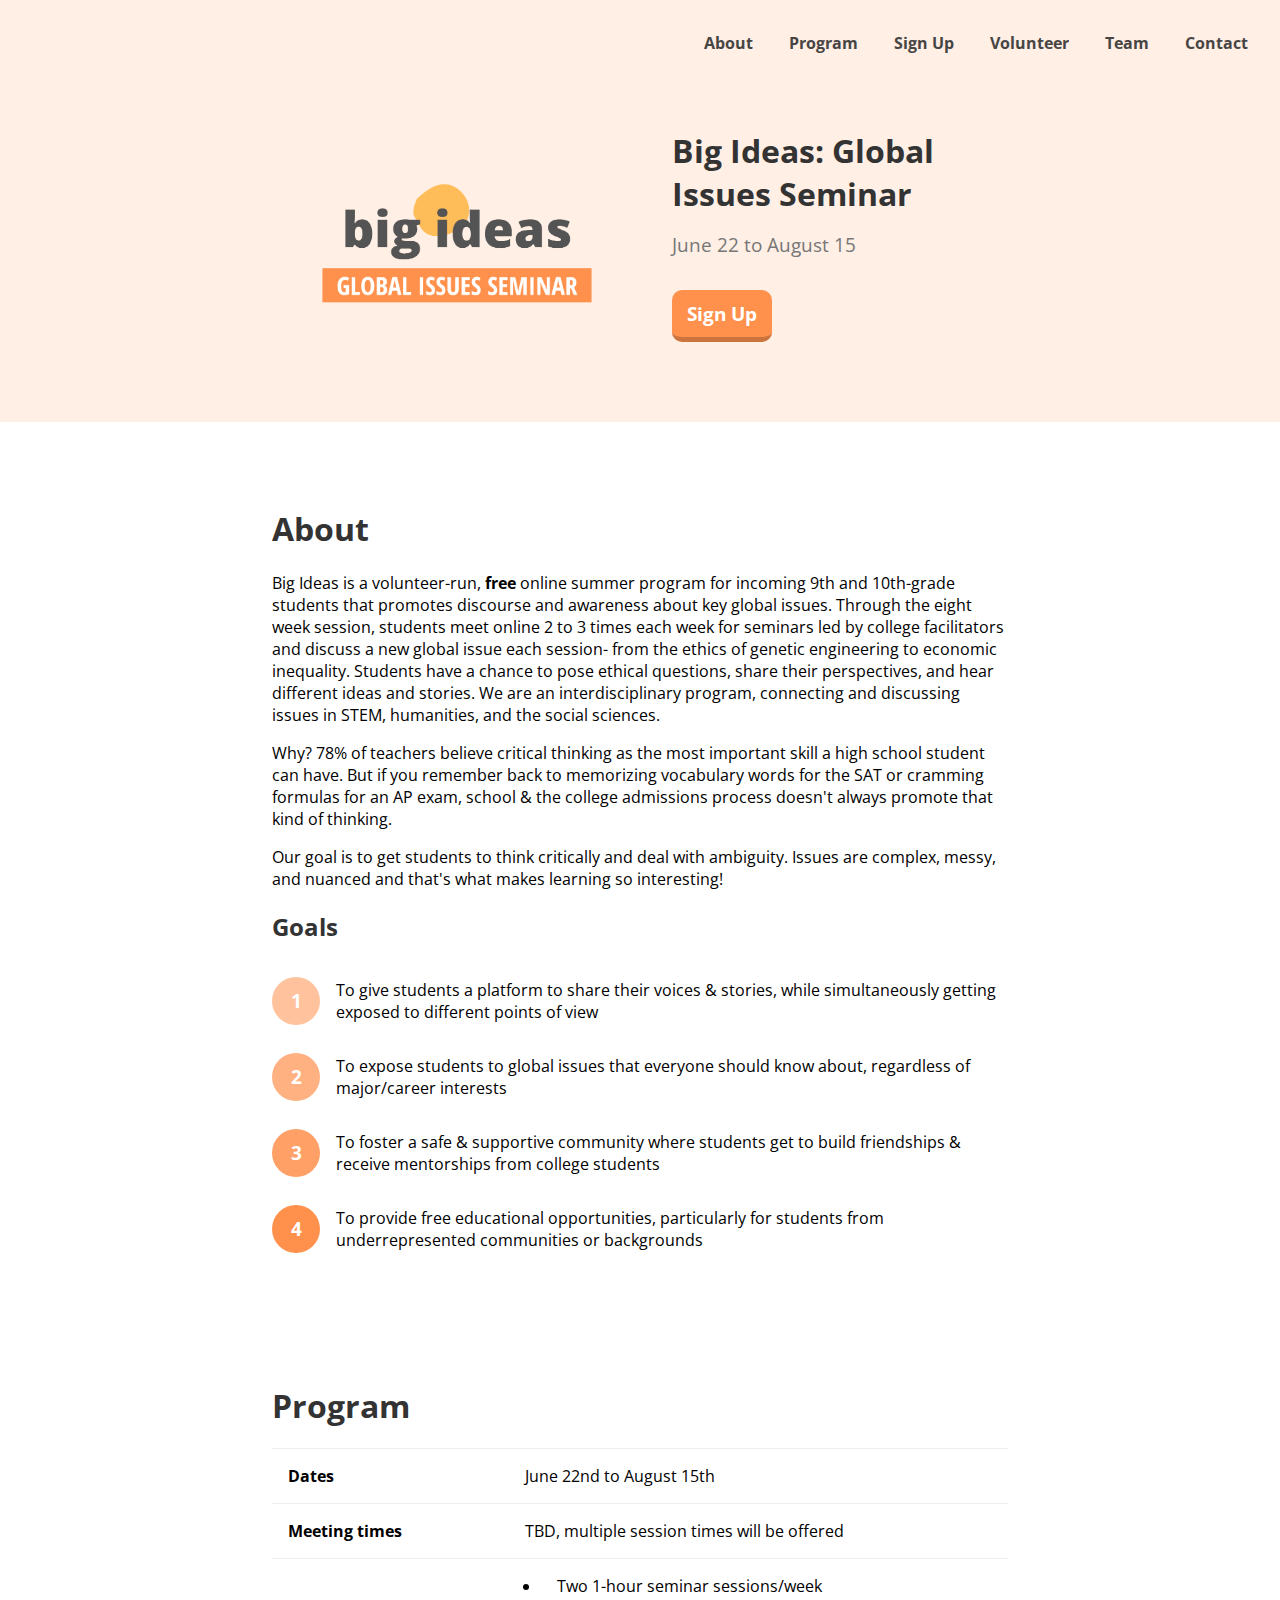
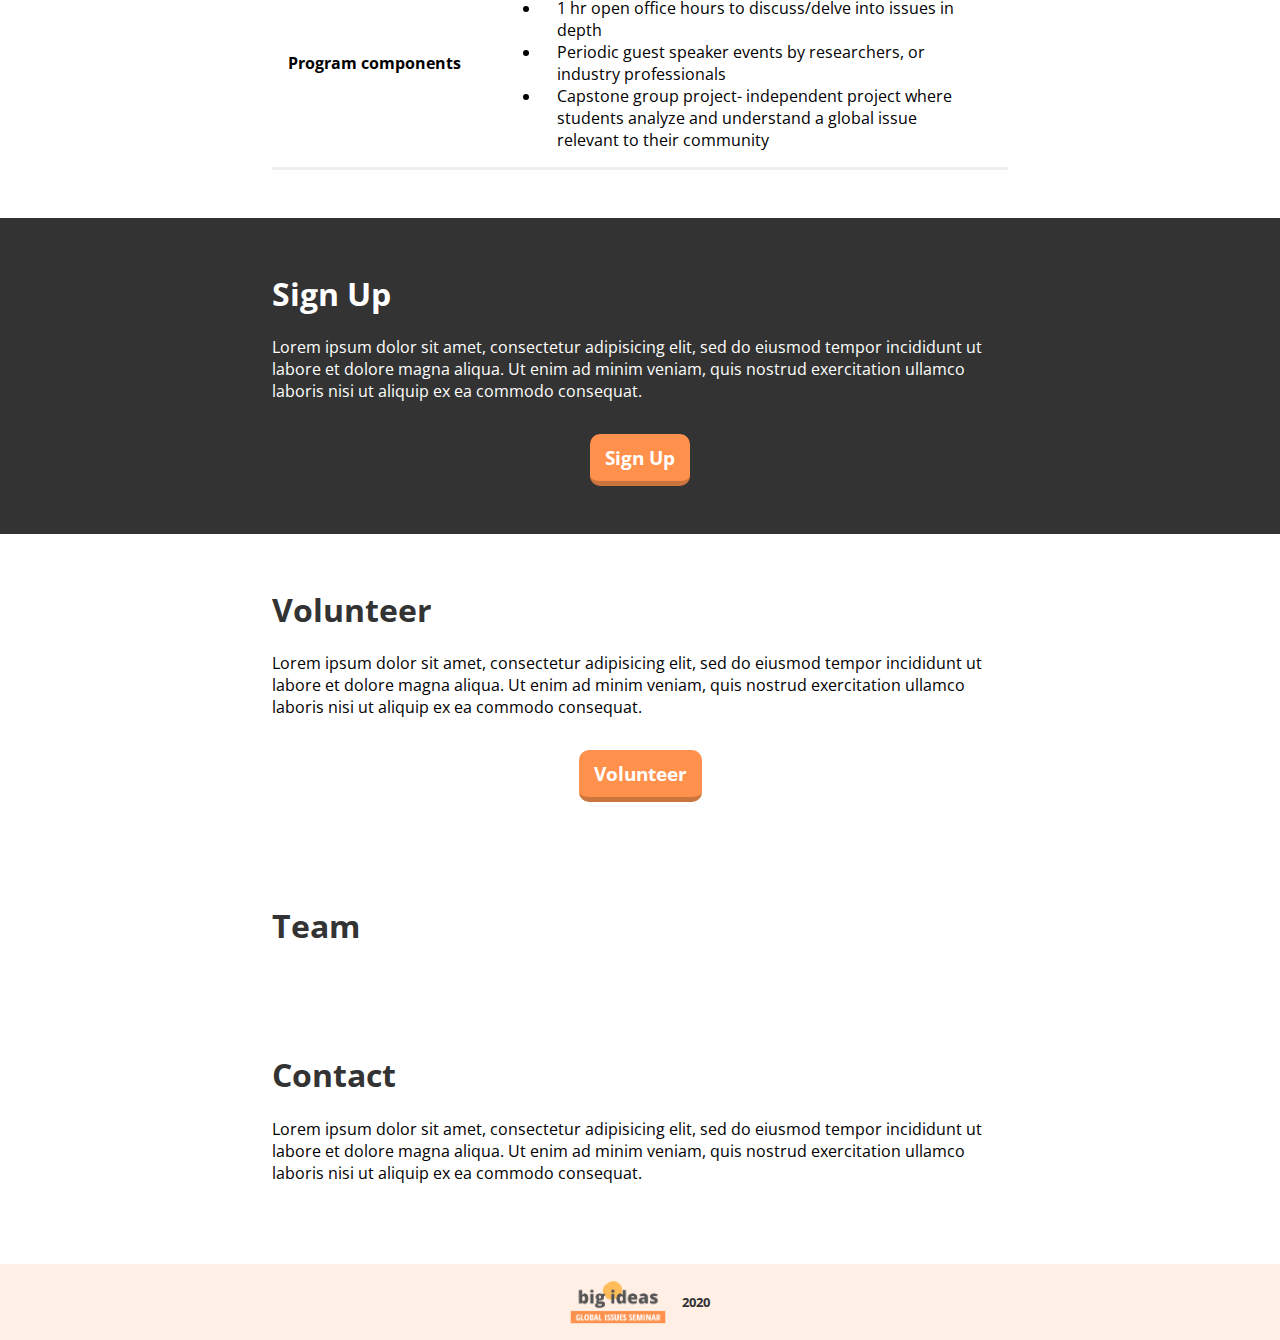
==== index2.html @ ea12e0a2 "responsive containers and table" ====
<!DOCTYPE html>
<html lang="en">
<head>
	<title>Big Ideas</title>
	<meta charset="utf-8">
    <meta name="viewport" content="width=device-width, initial-scale=1, shrink-to-fit=no">

	<link rel="stylesheet" type="text/css" href="style2.css">

	<link rel="icon" type="image/png" href="logos-t/favicon.png">
</head>
<body>
	<nav>
		<ul>
			<li class="nav-item active"><a href="#about">About</a></li>
			<li class="nav-item"><a href="#program">Program</a></li>
			<li class="nav-item"><a href="#signup">Sign Up</a></li>
			<li class="nav-item"><a href="#volunteer">Volunteer</a></li>
			<li  class="nav-item"><a href="#team">Team</a></li>
			<li class="nav-item"><a href="#contact">Contact</a></li>
		</ul>
	</nav>

<div id="land">
	<div class="container">
	<div class="land-image-box"><img src="logos-t/big-ideas-lg.png"></div>
	<div>
		<h1>Big Ideas: Global Issues Seminar</h1>
		<h2>June 22 to August 15</h2>
		<!-- <p>Peer-to-peer teaching program that gives students the opportunity to explore complex global problems, ask questions, and develop problem-solving skills.</p> -->
	<a href="#" class="button">Sign Up</a></div>
	</div>
</div>

<div class="container-out" id="about">
<div class="container">
	<h1>About</h1>
	<p>Big Ideas is a volunteer-run, <b>free</b> online summer program for incoming 9th and 10th-grade students that promotes discourse and awareness about key global issues. Through the eight week session, students meet online 2 to 3 times each week for seminars led by college facilitators and discuss a new global issue each session- from the ethics of genetic engineering to economic inequality. Students have a chance to pose ethical questions, share their perspectives, and hear different ideas and stories. We are an interdisciplinary program, connecting and discussing issues in STEM, humanities, and the social sciences.</p>
	<p>Why? 78% of teachers believe critical thinking as the most important skill a high school student can have. But if you remember back to memorizing vocabulary words for the SAT or cramming formulas for an AP exam,  school & the college admissions process doesn't always promote that kind of thinking.</p>
	<p>Our goal is to get students to think critically and deal with ambiguity. Issues are complex, messy, and nuanced and that's what makes learning so interesting!</p>
	<h2>Goals</h2>
	<div class="row row-1">
		<div class="num-card-item">
			<div class="num-disp" style="opacity:0.55;"><h3>1</h3></div>
			<p>To give students a platform to share their voices & stories, while simultaneously getting exposed to different points of view</p>
		</div>
		<div class="num-card-item">
			<div class="num-disp" style="opacity:0.7;"><h3>2</h3></div>
			<p>To expose students to global issues that everyone should know about, regardless of major/career interests</p>
		</div>
		<div class="num-card-item">
			<div class="num-disp" style="opacity:0.85;"><h3>3</h3></div>
			<p>To foster a safe & supportive community where students get to build friendships & receive mentorships from college students</p>
		</div>
		<div class="num-card-item">
			<div class="num-disp"><h3>4</h3></div>
			<p>To provide free educational opportunities, particularly for students from underrepresented communities or backgrounds</p>
		</div>
	</div>
</div>
</div>

<div class="container-out" id="program">
<div class="container">
	<h1>Program</h1>
	<div class="table-scroll">
	<table class="table">
	  <tr>
	  	<th>Dates</th>
	  	<td><p>June 22nd to August 15th</p></td>
	  </tr>
	  <tr>
	  	<th>Meeting times</th>
	  	<td><p>TBD, multiple session times will be offered</p></td>
	  </tr>
	  <tr>
	  	<th>Program components</th>
	  	<td>
	  		<ul>
	  		<li>Two 1-hour seminar sessions/week</li>
			<li>1 hr open office hours to discuss/delve into issues in depth</li>
			<li>Periodic guest speaker events by researchers, or industry professionals</li>
			<li>Capstone group project- independent project where students analyze and understand a global issue relevant to their community</li>

	  		</ul>

	  	</td>
	  </tr>
	</table>
	</div>
</div>
</div>

<div class="container-out container-out-dark" id="signup">
<div class="container">
	<h1>Sign Up</h1>
	<p>Lorem ipsum dolor sit amet, consectetur adipisicing elit, sed do eiusmod tempor incididunt ut labore et dolore magna aliqua. Ut enim ad minim veniam, quis nostrud exercitation ullamco laboris nisi ut aliquip ex ea commodo consequat. </p>
	<div class="but-center"><a href="#" class="button">Sign Up</a></div>
</div>
</div>


<div class="container-out" id="volunteer">
<div class="container">
	<h1>Volunteer</h1>
	<p>Lorem ipsum dolor sit amet, consectetur adipisicing elit, sed do eiusmod tempor incididunt ut labore et dolore magna aliqua. Ut enim ad minim veniam, quis nostrud exercitation ullamco laboris nisi ut aliquip ex ea commodo consequat. </p>
	<div class="but-center"><a href="#" class="button">Volunteer</a></div>
</div>
</div>

<div class="container-out" id="team">
<div class="container">
	<h1>Team</h1>
	
</div>
</div>

<div class="container-out" id="contact">
<div class="container">
	<h1>Contact</h1>
	<p>Lorem ipsum dolor sit amet, consectetur adipisicing elit, sed do eiusmod tempor incididunt ut labore et dolore magna aliqua. Ut enim ad minim veniam, quis nostrud exercitation ullamco laboris nisi ut aliquip ex ea commodo consequat. </p>
</div>
</div>

<footer id="footer">
	<img src="logos-t/big-ideas-xs.png" alt="Big Ideas logo">
	<p>2020</p>
</footer>

</body>
</html>
---- style2.css ----
@import url('https://fonts.googleapis.com/css2?family=Open+Sans:ital,wght@0,400;0,700;1,400&display=swap');
/*
light:#FFEFE5;
primary:#ffbd59;
solid:#ff914d;
shadow:#CC743D;
*/

* {
	box-sizing: border-box;
}
body {
	margin:0;
	font-family: 'Open Sans', sans-serif;
}

h1, h2, h3 {
	color:#333;
}

nav {
	width:100%;
	background: #FFEFE5;
}
nav ul {
	list-style-type:none;
	padding:0;
	margin:0;
	text-align: right;
	padding:0 1rem;
}
.nav-item {
	display: inline-block;
	padding:0 1rem;
}
	.nav-item a {
		display: inline-block;
		padding:2rem 0 0.5rem 0;
		text-decoration: none;
		color:#333;
		font-weight: bold;
		border-bottom:3px solid transparent;
		opacity:0.9;
	}
	.nav-item a:hover {
		opacity:1;
		border-bottom:3px solid #333;
		transition:1s border;
	}


#land {
	width:100%;
	margin:0;
	background:#FFEFE5;
	margin-bottom:2rem;
}
#land .container {
	display:flex;
}
	#land .land-image-box {
		display: flex;
		align-items: center;
	}
	#land img {
		width:100%;
		padding:0 1rem;
		object-fit:contain;
	}
	#land .container > div {
		width:50%;
		padding:4rem 2rem;
	}
	#land h1 {
		font-weight: bold;
		margin:0;
	}
	#land h2 {
		color:#777;
		font-size:1.2rem;
		font-weight:normal;
	}

.container-out {
	padding:2rem 0;
}
.container {
	max-width:736px;
	margin:0 auto;
}

#about {
	
}

.container-out-dark {
	background:#333;
	color:white;
}
.container-out-dark h1 {
	color:white;
}


#footer {
	width: 100%;
	margin-top:2rem;
	text-align: center;
	background: #FFEFE5;
	padding:1rem 0;
	display: flex;
	align-items: center;
	justify-content: center;
}
#footer img {
	width:6rem;
}
#footer p {
	display: inline-block;
	vertical-align: middle;
	font-size:0.8rem;
	margin-left:1rem;
	font-weight: bold;
	color:#333;
}

.row {
	display: flex;
	margin-bottom:2rem;
}
.row-1 {
	flex-wrap: wrap;
	flex-direction: column;
}
.row-1 > div {
	margin:1rem 0rem;
	width:100%;
}
.num-card-item {
	background:white;
	display:flex;
	align-items: center;
}
	.num-card-item .num-disp {
		position: absolute;
		text-align:center;
		background:#ff914d;
		width:3rem;
		height:3rem;
		margin:0;
		padding:1rem;
		border-radius:1.5rem;
	}
	.num-disp h3 {
		line-height:1rem;
		margin:0;
		color:white;
	}
	.num-card-item p {
		padding-left:4rem;
		margin:0;
	}


.table {
	border-collapse: collapse;
	margin:1rem 0;
}
.table tr {
	border-top:1px solid #EEE;
	border-bottom:1px solid #EEE;
}
.table tr:last-child {
	border-bottom:3px solid #EEE;
}
.table td {
	padding:0 2rem;
}
.table th {
	padding:0 1rem;
	text-align: left;
	width:30%;
}
.table ul {
	padding-left:1rem;
}
	.table li {
		padding-left:1rem;
	}


.button {
	display: inline-block;
	padding:10px 15px;
	border-radius:10px;
	background: #ff914d;
	color:white;
	border:none;
	font-weight:bold;
	font-size:1.2rem;
	border-bottom:5px solid #CC743D;
	margin:1rem 0;
	text-decoration: none;
}
.but-center {
	text-align: center;
}

@media all and (max-width: 1280px) { 

	
}
@media all and (max-width: 980px) { 
	.container-out {
		padding:2rem 0;
	}
	.container {
		margin:0 5rem;
	}
	.table th {
		width:20%;
	}
}
@media all and (max-width: 736px) { 
	.container-out {
		padding:1rem 0;
	}
	.container {
		margin:0 3rem;
	}
	.table {
		min-width:500px;
	}
	.table-scroll {
		overflow-x:auto;
	}
}
@media all and (max-width: 480px) { 

	.container {
		margin:0 1rem;
	}
}
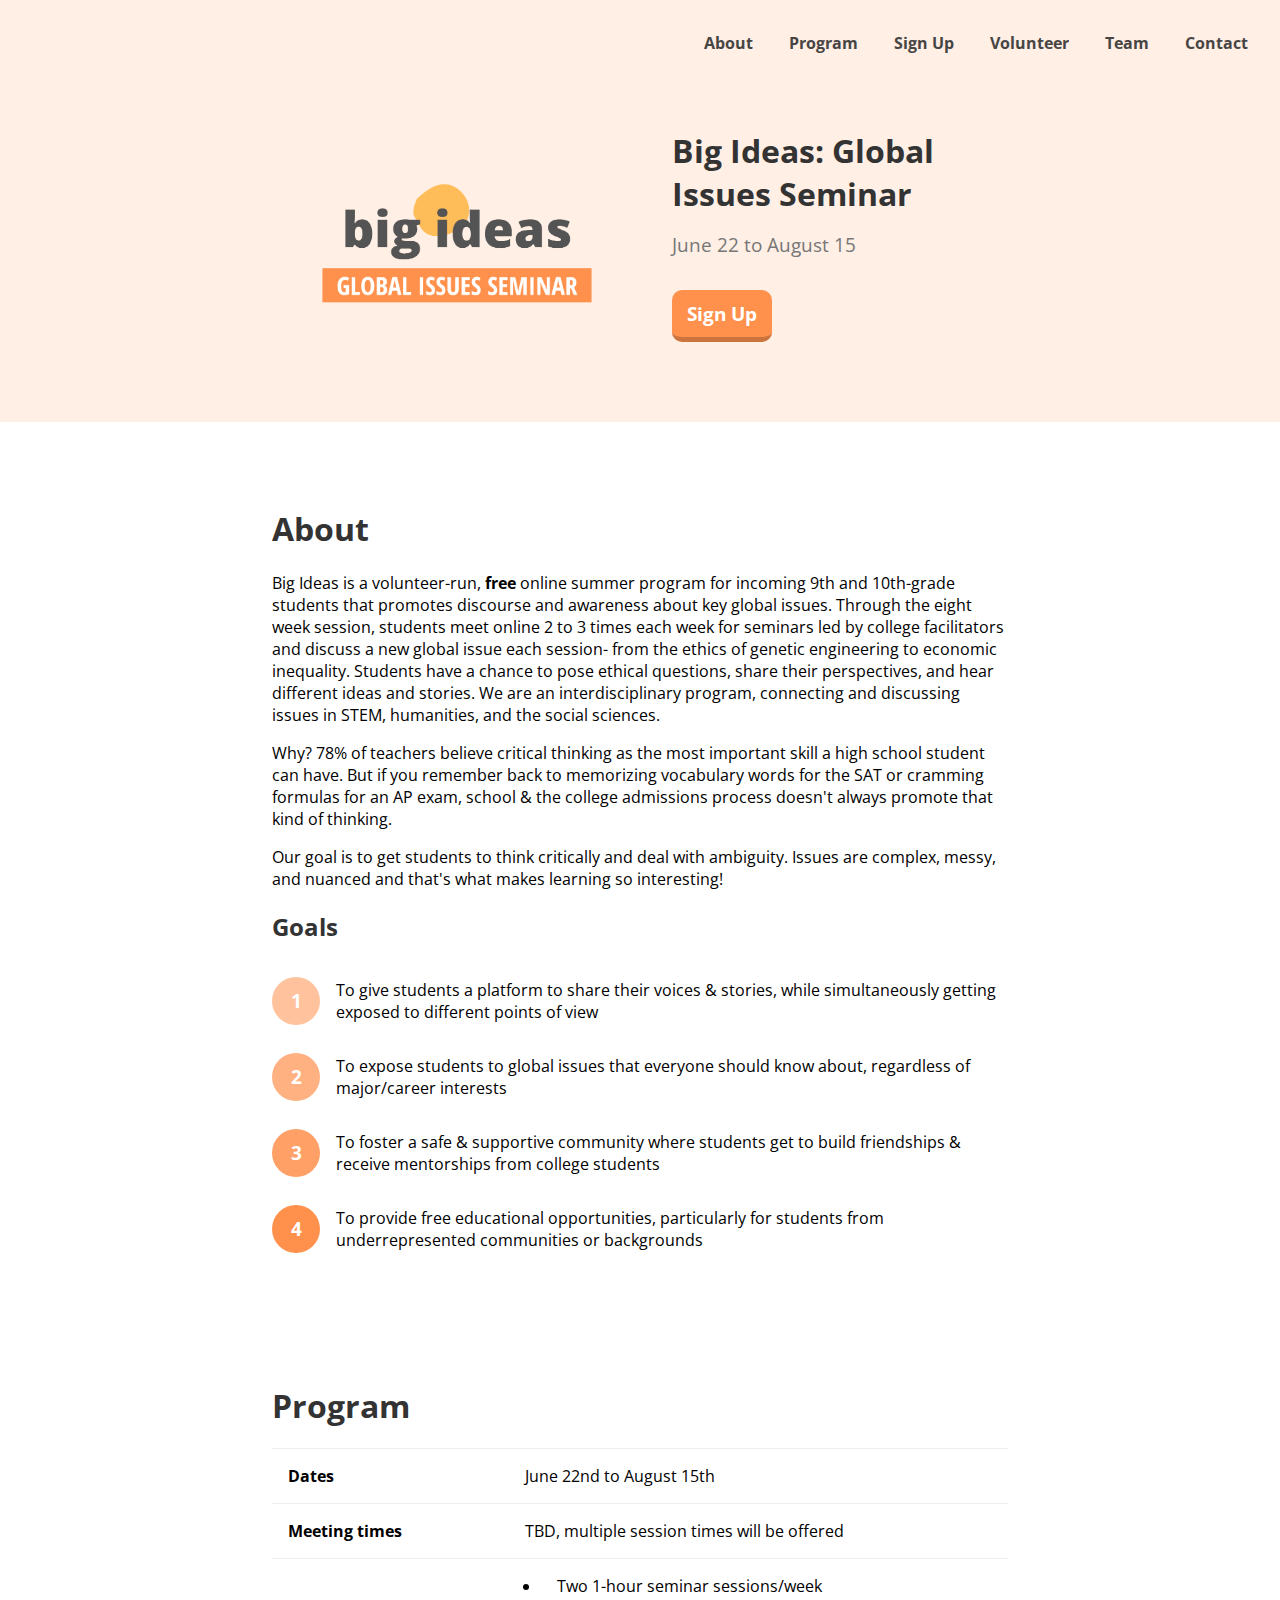
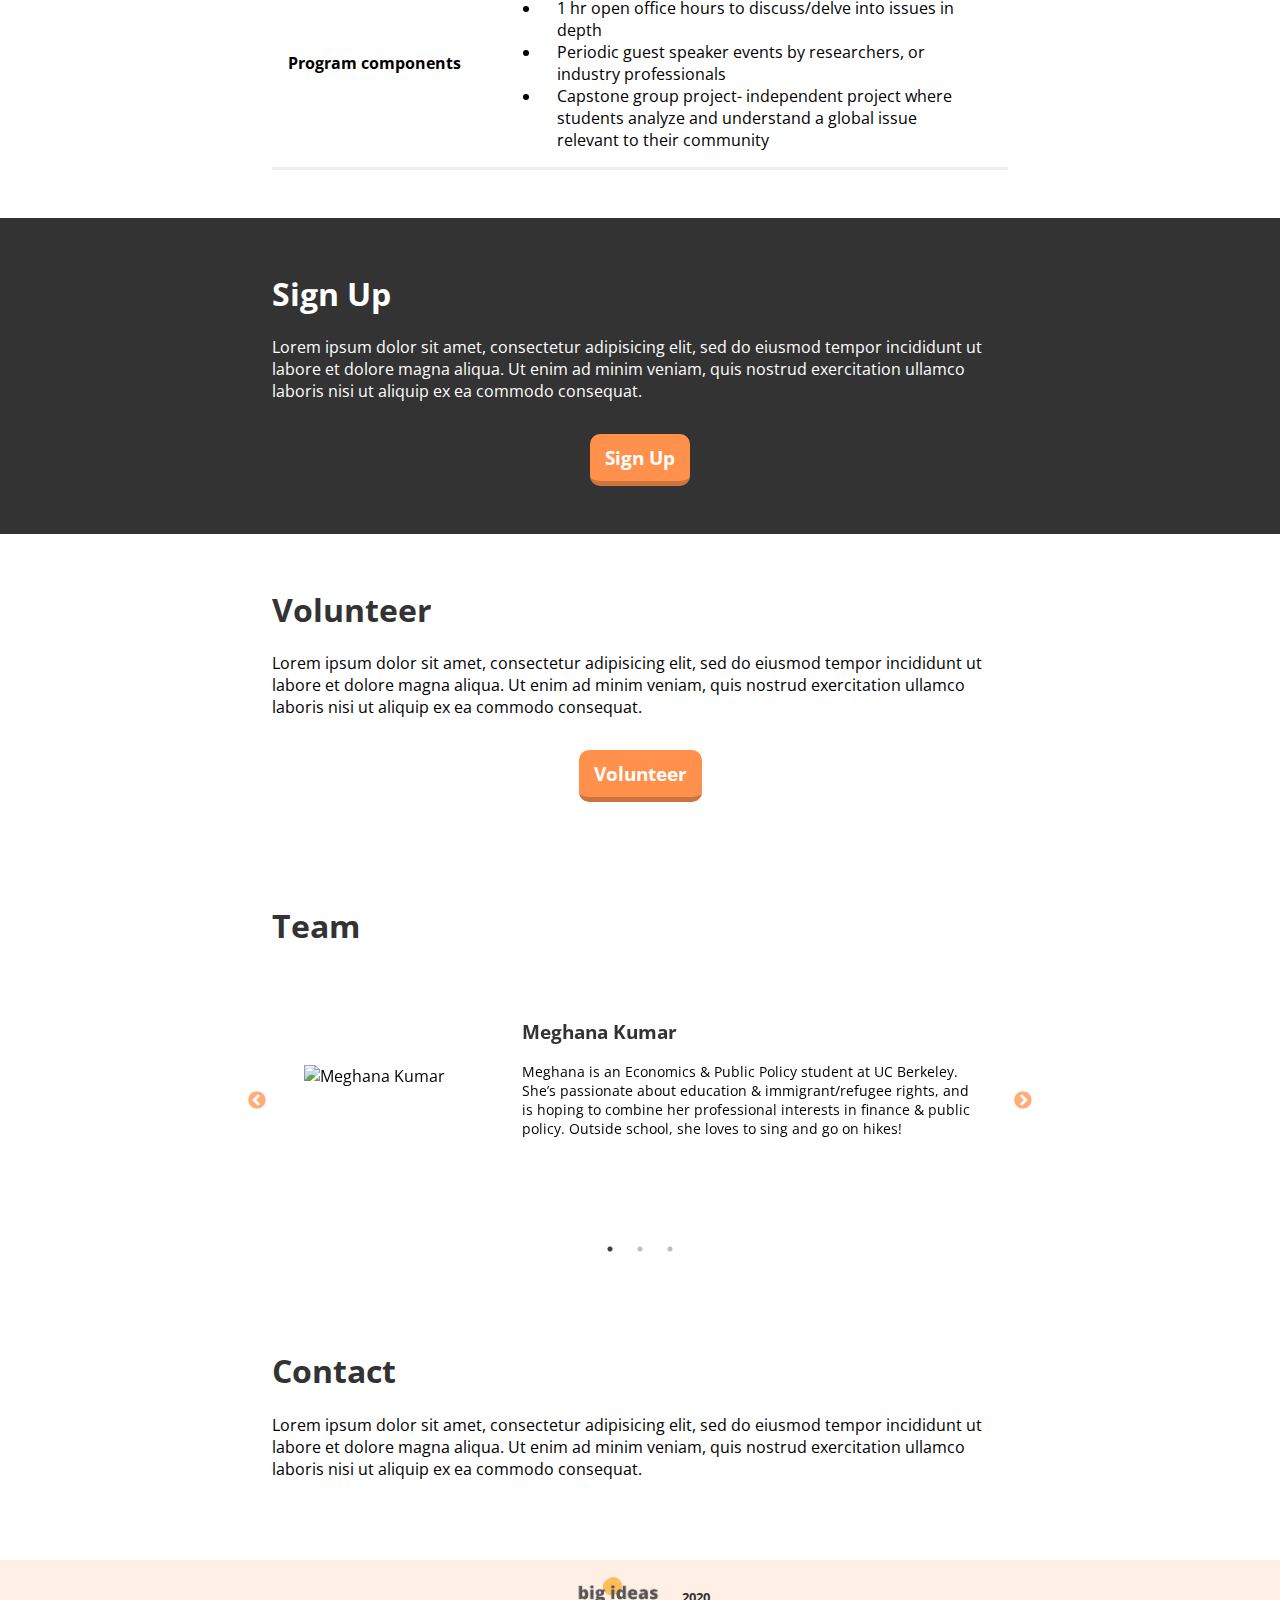
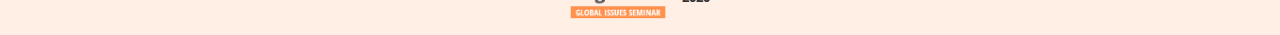
==== commit b9131cf5: "the team slides" ====
--- a/index2.html
+++ b/index2.html
@@ -5,9 +5,13 @@
 	<meta charset="utf-8">
     <meta name="viewport" content="width=device-width, initial-scale=1, shrink-to-fit=no">
 
+	<link rel="icon" type="image/png" href="logos-t/favicon.png">
+	<link rel="stylesheet" type="text/css" href="scripts/slick-1.8.1/slick/slick.css"/>
+
+	<link rel="stylesheet" type="text/css" href="scripts/slick-1.8.1/slick/slick-theme.css"/>
+
 	<link rel="stylesheet" type="text/css" href="style2.css">
-
-	<link rel="icon" type="image/png" href="logos-t/favicon.png">
+				
 </head>
 <body>
 	<nav>
@@ -111,7 +115,35 @@
 <div class="container-out" id="team">
 <div class="container">
 	<h1>Team</h1>
-	
+	<div class="team-slide">
+		<div>
+			<div class="person">
+				<img src="images/team/meghana.jpg" alt="Meghana Kumar">
+				<div class="bio">
+					<h3>Meghana Kumar</h3>
+				<p>Meghana is an Economics & Public Policy student at UC Berkeley. She’s passionate about education & immigrant/refugee rights, and is hoping to combine her professional interests in finance & public policy. Outside school, she loves to sing and go on hikes!</p>
+			</div>
+			</div>
+		</div>
+		<div>
+			<div class="person">
+				<img src="images/team/ryan.png" alt="Ryan Chen">
+				<div class="bio">
+					<h3>Ryan Chen</h3>
+				<p>Ryan is a Molecular Cell Biology student at UC Berkeley. He is a foodie and loves experimenting with new recipes. He is passionate on issues of healthcare and equal representation.</p>
+				</div>
+			</div>
+		</div>
+		<div>
+			<div class="person">
+				<img src="images/team/kristin.jpg" alt="Ryan Chen">
+				<div class="bio">
+					<h3>Kristin Lee</h3>
+				<p>Kristin is an Accounting & Information Systems major and Economics minor at Santa Clara University. She is passionate about contributing to communities that promote roles for women and other diverse groups within industries that combine business and technology. In her spare time, she enjoys taking film photos and scrapbooking them.</p>
+				</div>
+			</div>
+		</div>
+	</div>
 </div>
 </div>
 
@@ -127,5 +159,11 @@
 	<p>2020</p>
 </footer>
 
+<script
+  src="https://code.jquery.com/jquery-3.5.1.min.js"
+  integrity="sha256-9/aliU8dGd2tb6OSsuzixeV4y/faTqgFtohetphbbj0="
+  crossorigin="anonymous"></script>
+<script type="text/javascript" src="scripts/slick-1.8.1/slick/slick.min.js"></script>
+<script src="scripts/slide-it.js"></script>
 </body>
 </html>--- a/style2.css
+++ b/style2.css
@@ -206,6 +206,36 @@
 	text-align: center;
 }
 
+.person {
+	padding:2rem;
+	display:flex;
+	align-items: center;
+}
+.person > img {
+	width:30%;
+	height:100%;
+	object-fit: contain;
+}
+.person .bio {
+	width:70%;
+	padding-left:1rem;
+}
+.person .bio p {
+	font-size:0.9rem;
+}
+
+.placeholder-image {
+	width:300px;
+	height:100%;
+	background:green;
+}
+.slick-next:before {
+	color:#ff914d;
+}
+.slick-prev:before {
+	color:#ff914d;
+}
+
 @media all and (max-width: 1280px) { 
 
 	
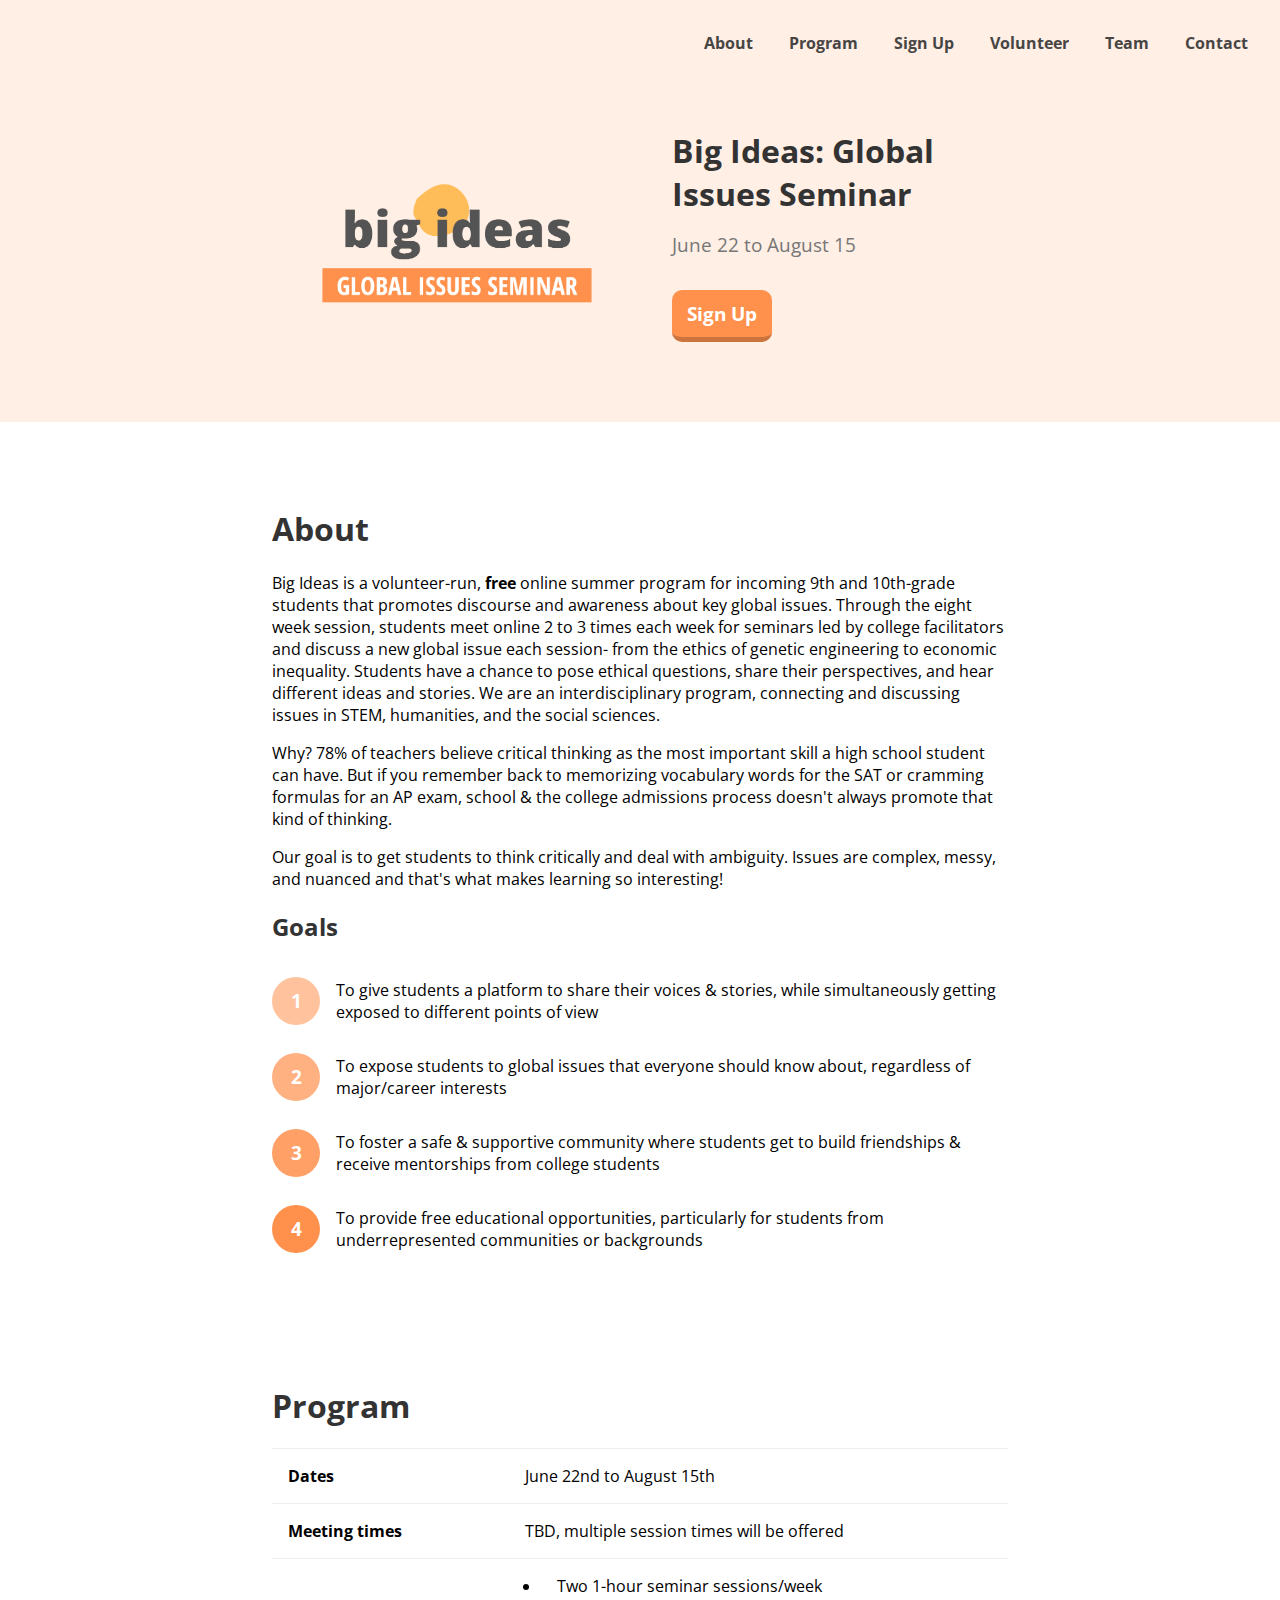
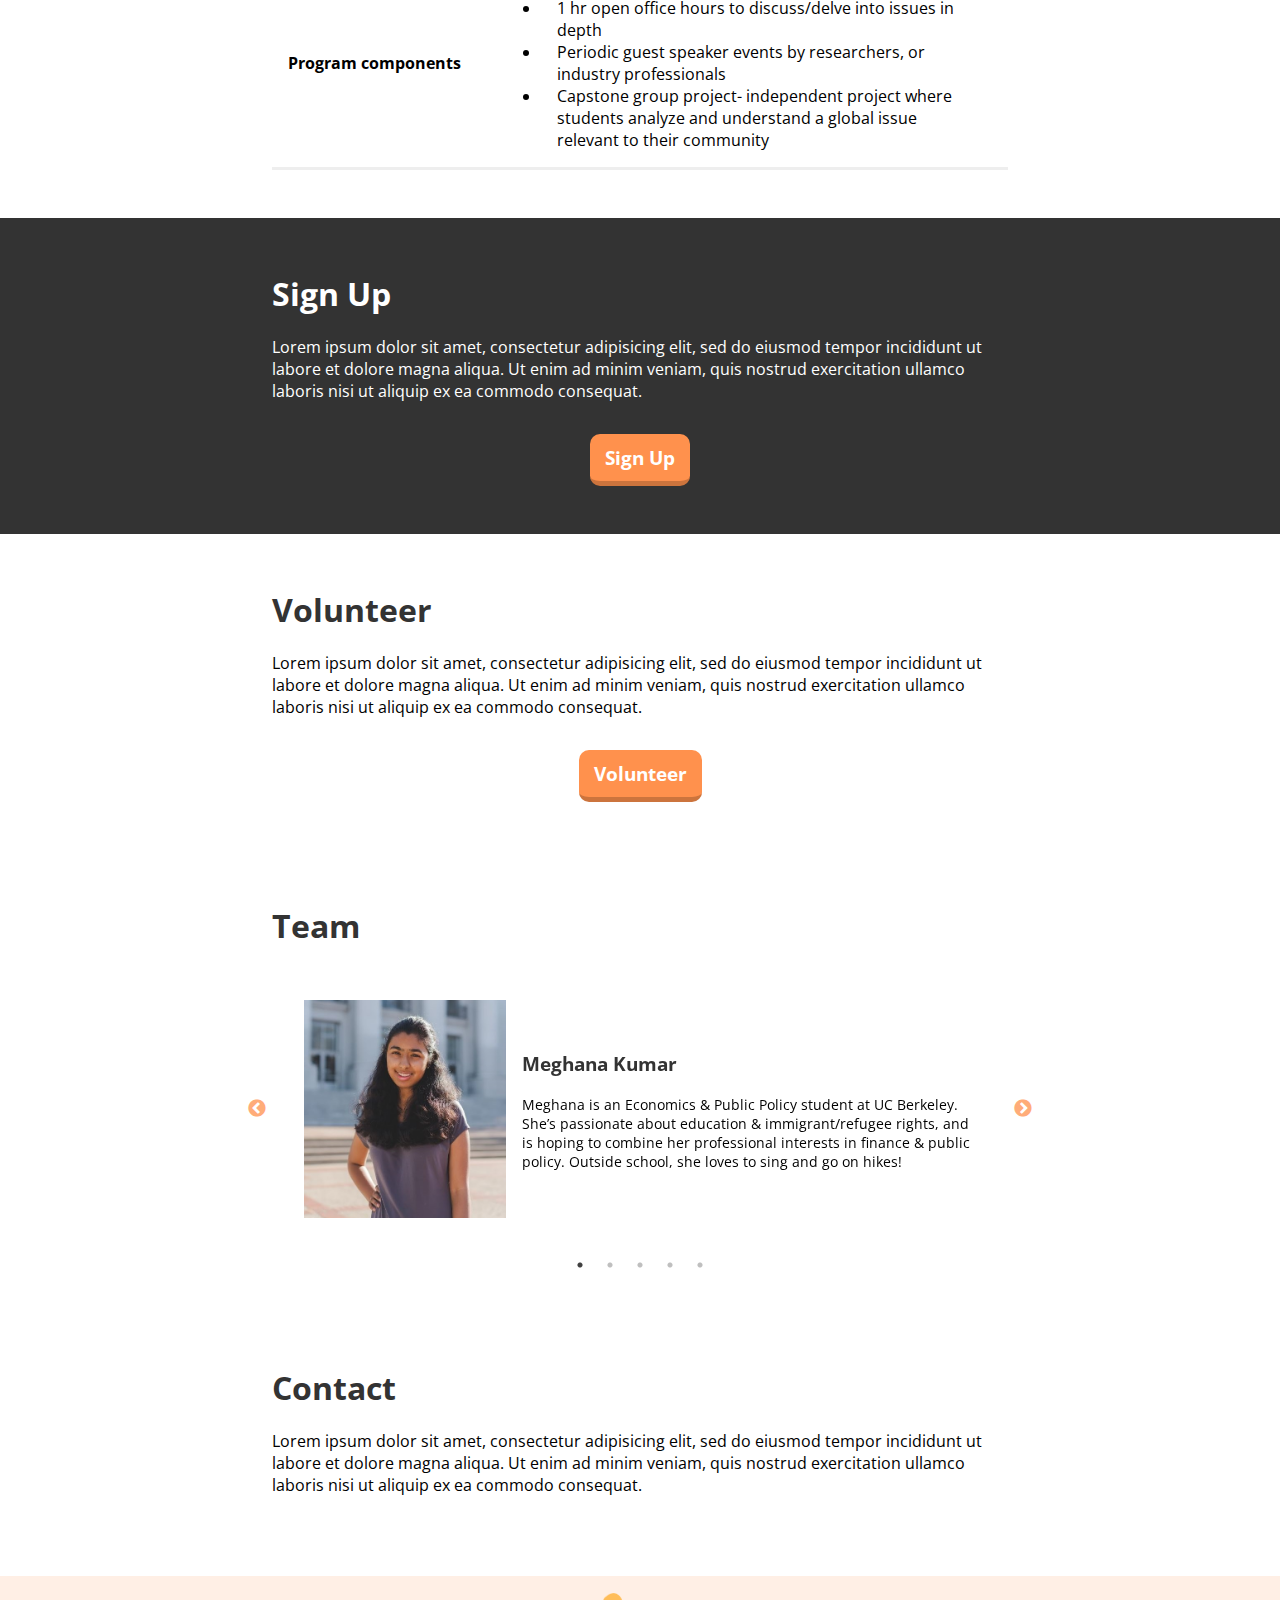
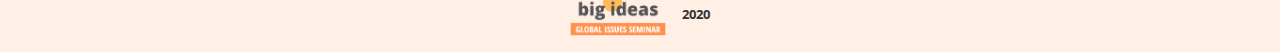
==== commit 49392ab8: "team slider done" ====
--- a/index2.html
+++ b/index2.html
@@ -118,7 +118,7 @@
 	<div class="team-slide">
 		<div>
 			<div class="person">
-				<img src="images/team/meghana.jpg" alt="Meghana Kumar">
+				<img src="images/team/meghana.JPG" alt="Meghana Kumar">
 				<div class="bio">
 					<h3>Meghana Kumar</h3>
 				<p>Meghana is an Economics & Public Policy student at UC Berkeley. She’s passionate about education & immigrant/refugee rights, and is hoping to combine her professional interests in finance & public policy. Outside school, she loves to sing and go on hikes!</p>
@@ -140,6 +140,24 @@
 				<div class="bio">
 					<h3>Kristin Lee</h3>
 				<p>Kristin is an Accounting & Information Systems major and Economics minor at Santa Clara University. She is passionate about contributing to communities that promote roles for women and other diverse groups within industries that combine business and technology. In her spare time, she enjoys taking film photos and scrapbooking them.</p>
+				</div>
+			</div>
+		</div>
+		<div>
+			<div class="person">
+				<img src="images/team/shannon.png" alt="Shannon Ding">
+				<div class="bio">
+					<h3>Shannon Ding</h3>
+				<p>Shannon is a Computer Science major at Carnegie Mellon University. She is interested in disaster management and how technology can be used in humanitarian relief. Her hobbies include playing music and doing lighting design for theater!</p>
+				</div>
+			</div>
+		</div>
+		<div>
+			<div class="person">
+				<img src="images/team/shannon.png" alt="Shannon Ding">
+				<div class="bio">
+					<h3>Celine Ertekin</h3>
+				<p>Shannon is a Computer Science major at Carnegie Mellon University. She is interested in disaster management and how technology can be used in humanitarian relief. Her hobbies include playing music and doing lighting design for theater!</p>
 				</div>
 			</div>
 		</div>
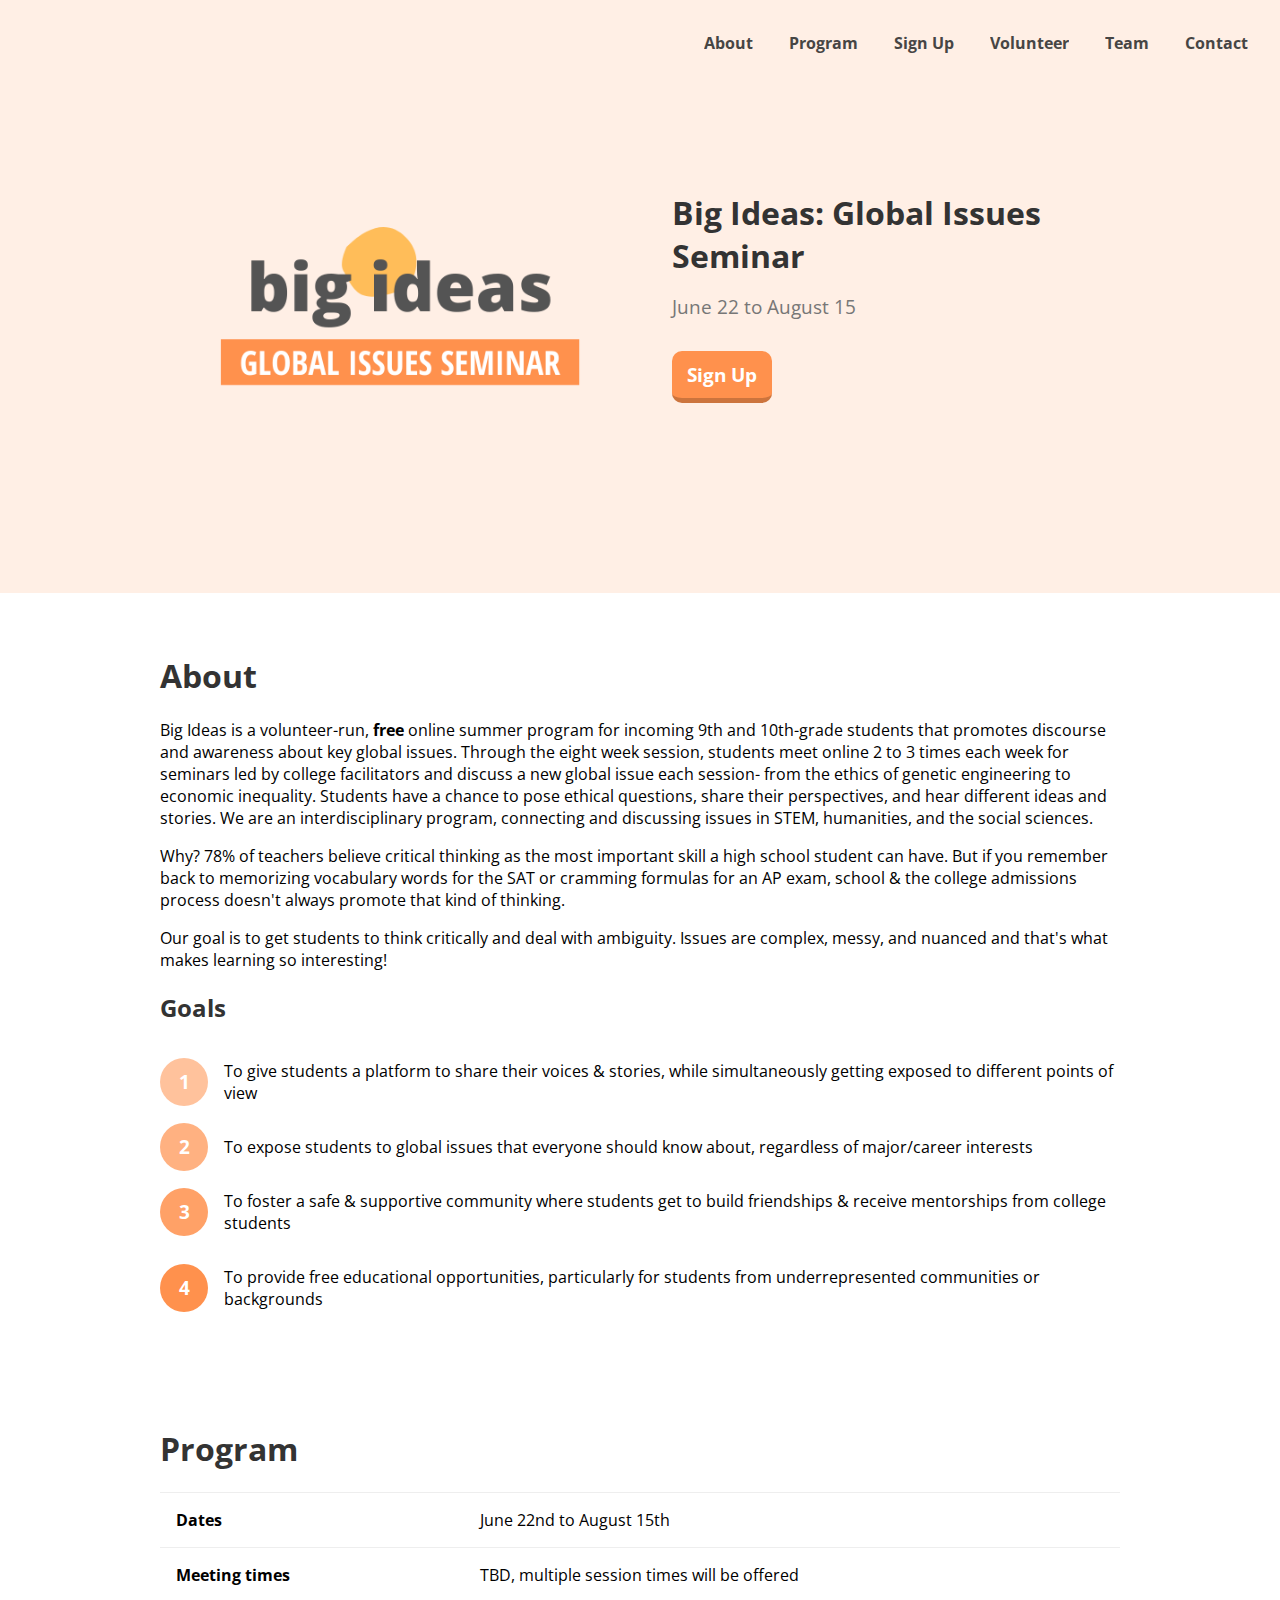
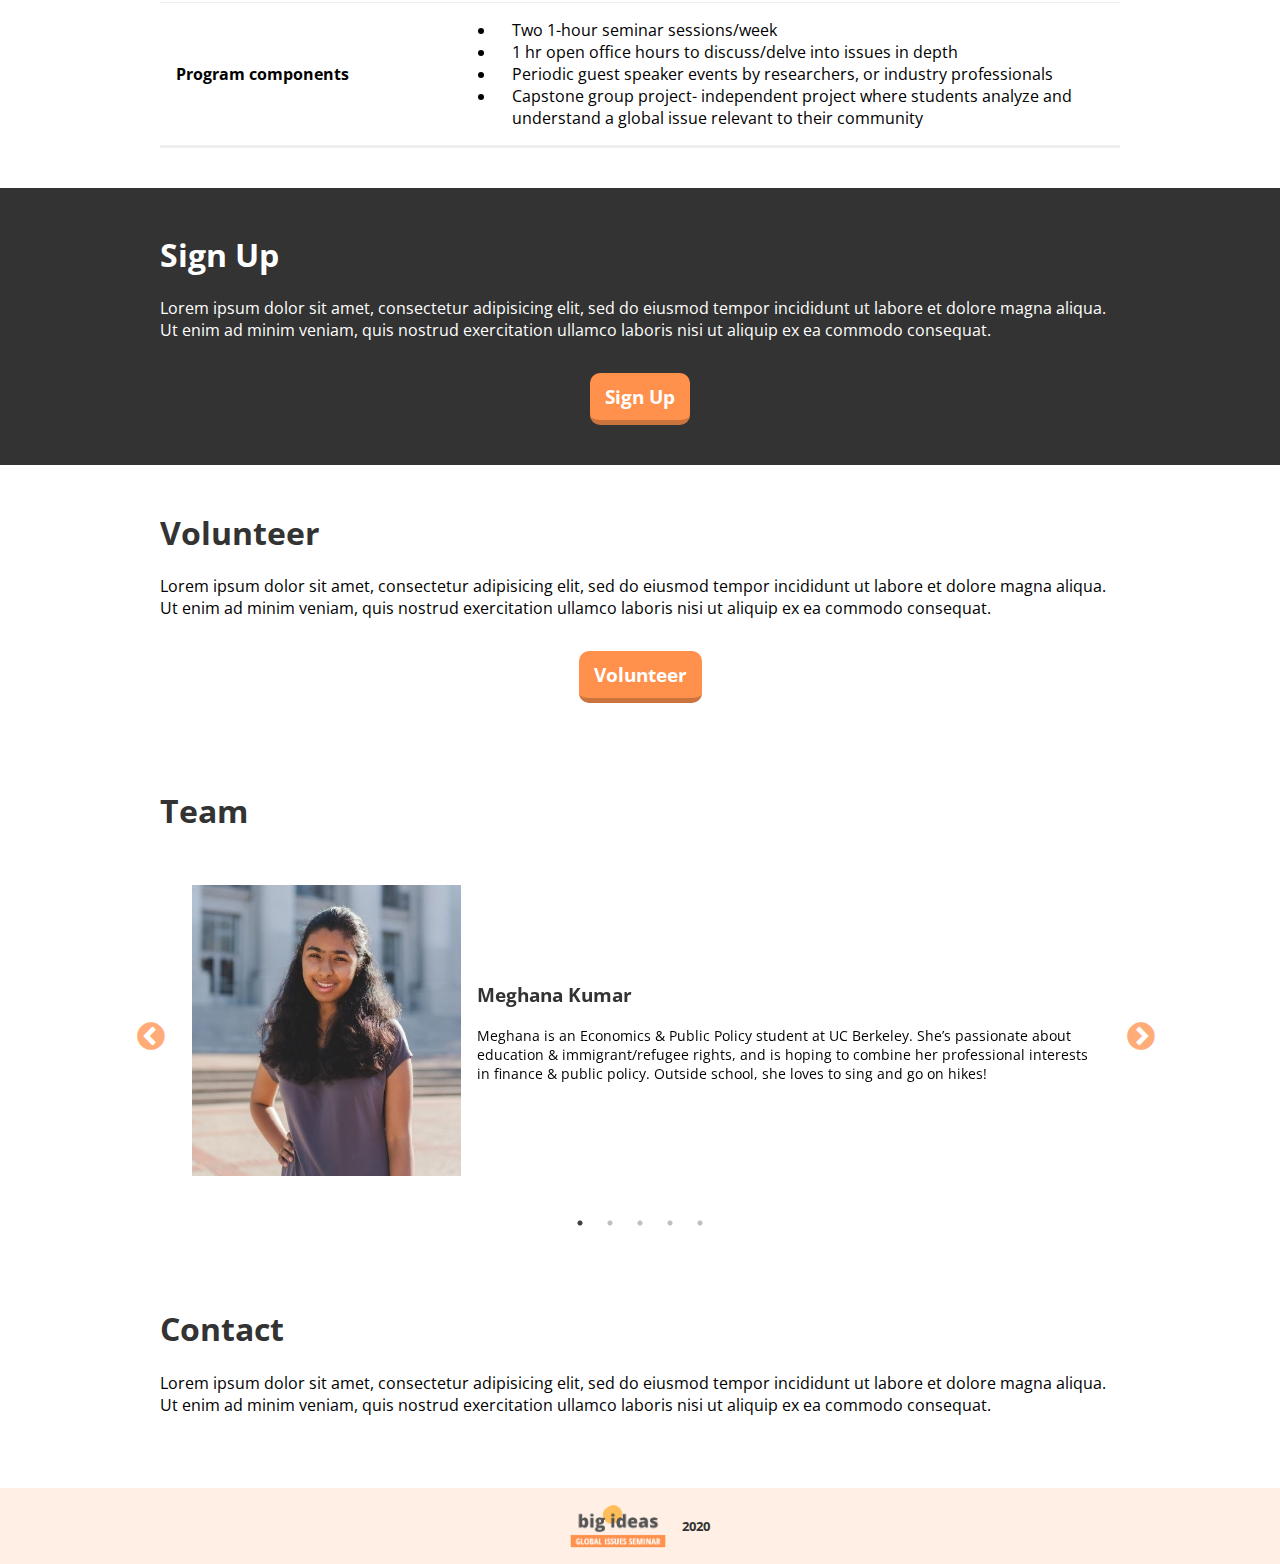
==== commit aea891a6: "slider fixes, supercool land slide" ====
--- a/index2.html
+++ b/index2.html
@@ -27,12 +27,35 @@
 
 <div id="land">
 	<div class="container">
-	<div class="land-image-box"><img src="logos-t/big-ideas-lg.png"></div>
-	<div>
+	<div class="land-image-box">
+		
+		<div class="land-image-slide">
+			<div>
+				<img src="images/land-slide/slide-0.png">
+			</div>
+			<div>
+				<img src="images/land-slide/slide-1.png">
+			</div>
+			<div>
+				<img src="images/land-slide/slide-2.png">
+			</div>
+			<div>
+				<img src="images/land-slide/slide-3.png">
+			</div>
+			<div>
+				<img src="images/land-slide/slide-4.png">
+			</div>
+			<div>
+				<img src="images/land-slide/slide-5.png">
+			</div>
+		</div>
+	</div>
+	<div class="land-text-box">
+		<div>
 		<h1>Big Ideas: Global Issues Seminar</h1>
 		<h2>June 22 to August 15</h2>
-		<!-- <p>Peer-to-peer teaching program that gives students the opportunity to explore complex global problems, ask questions, and develop problem-solving skills.</p> -->
-	<a href="#" class="button">Sign Up</a></div>
+		<a href="#" class="button">Sign Up</a></div>
+	</div>
 	</div>
 </div>
 
--- a/style2.css
+++ b/style2.css
@@ -53,7 +53,7 @@
 	width:100%;
 	margin:0;
 	background:#FFEFE5;
-	margin-bottom:2rem;
+	margin-bottom:1rem;
 }
 #land .container {
 	display:flex;
@@ -62,14 +62,24 @@
 		display: flex;
 		align-items: center;
 	}
+	.land-image-box .land-image-slide {
+		width:100%;
+	}
 	#land img {
-		width:100%;
 		padding:0 1rem;
 		object-fit:contain;
+		max-width:100%;
+		border-radius:50%;
 	}
 	#land .container > div {
 		width:50%;
-		padding:4rem 2rem;
+		padding-top:1rem;
+		padding-bottom:4rem;
+	}
+	#land .land-text-box {
+		padding-left:2rem;
+		display: flex;
+		align-items:center;
 	}
 	#land h1 {
 		font-weight: bold;
@@ -82,10 +92,10 @@
 	}
 
 .container-out {
-	padding:2rem 0;
+	padding:1.5rem 5rem;
 }
 .container {
-	max-width:736px;
+	max-width:60rem;
 	margin:0 auto;
 }
 
@@ -224,15 +234,9 @@
 	font-size:0.9rem;
 }
 
-.placeholder-image {
-	width:300px;
-	height:100%;
-	background:green;
-}
-.slick-next:before {
-	color:#ff914d;
-}
-.slick-prev:before {
+
+.slick-next:before, .slick-prev:before {
+	font-size:2rem;
 	color:#ff914d;
 }
 
@@ -242,21 +246,25 @@
 }
 @media all and (max-width: 980px) { 
 	.container-out {
-		padding:2rem 0;
+		padding:1rem 0;
 	}
 	.container {
-		margin:0 5rem;
+		margin:0 4rem;
 	}
 	.table th {
 		width:20%;
 	}
+
+	#land {
+		margin-bottom:0;
+	}
 }
 @media all and (max-width: 736px) { 
 	.container-out {
-		padding:1rem 0;
+		padding:0.5rem 0;
 	}
 	.container {
-		margin:0 3rem;
+		margin:0 2.5rem;
 	}
 	.table {
 		min-width:500px;
@@ -264,10 +272,33 @@
 	.table-scroll {
 		overflow-x:auto;
 	}
+	#land .container > div {
+		padding-top:0;
+		padding-bottom:2rem;
+	}
 }
 @media all and (max-width: 480px) { 
 
 	.container {
 		margin:0 1rem;
 	}
+
+	.person {
+		flex-direction:column;
+	}
+	.person > img {
+		width:100%;
+	}
+	.person .bio {
+		padding:0;
+		width:100%;
+	}
+	.slick-prev {
+		left:0.5rem;
+		z-index:999;
+	}
+	.slick-next {
+		right:1rem;
+		z-index:999;
+	}
 }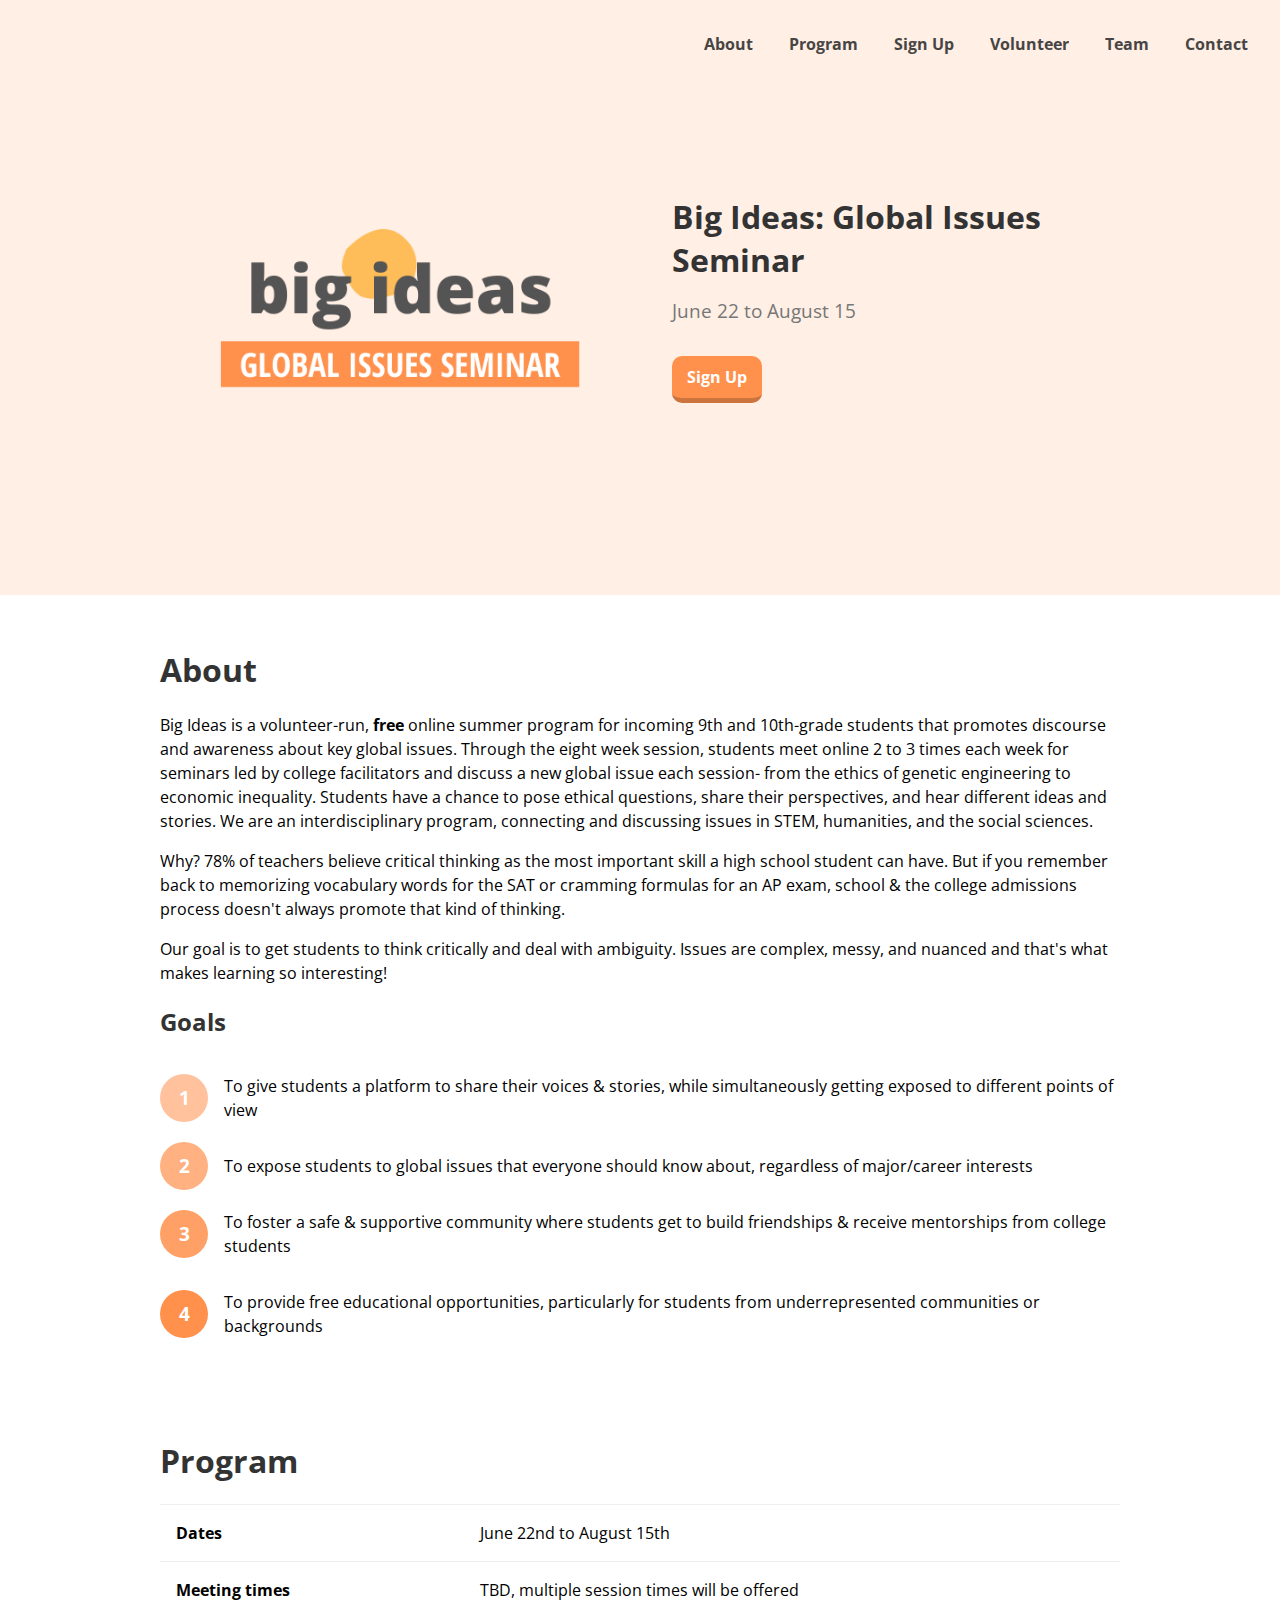
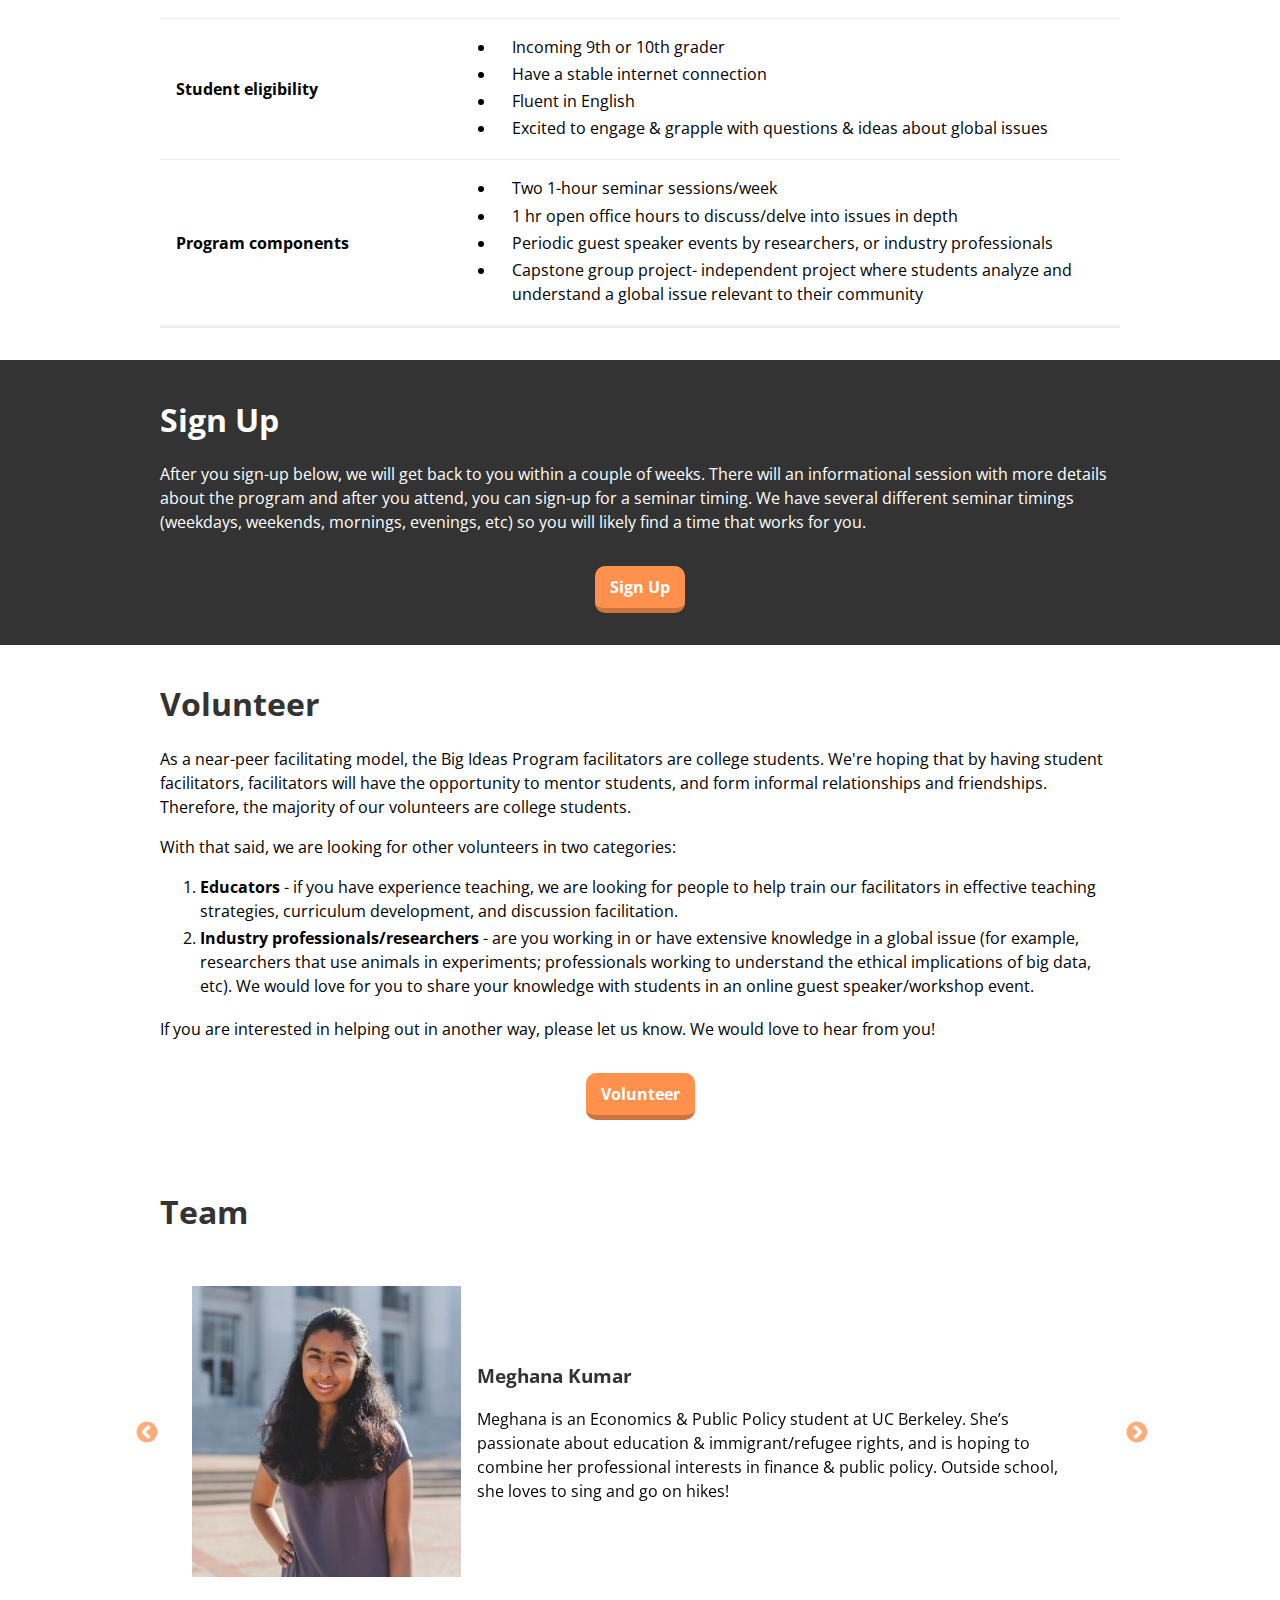
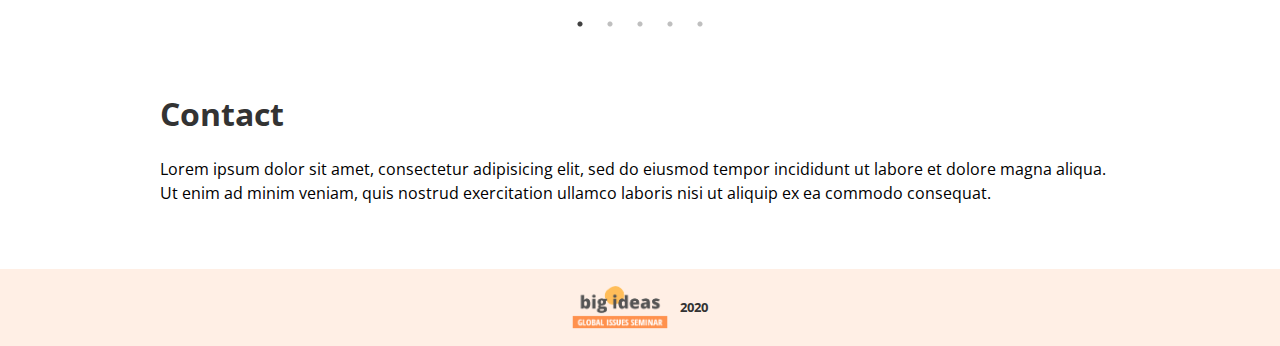
==== commit 94b62d05: "educators" ====
--- a/index2.html
+++ b/index2.html
@@ -54,7 +54,7 @@
 		<div>
 		<h1>Big Ideas: Global Issues Seminar</h1>
 		<h2>June 22 to August 15</h2>
-		<a href="#" class="button">Sign Up</a></div>
+		<a href="https://tinyurl.com/bigideas2020signup" target="_blank" class="button">Sign Up</a></div>
 	</div>
 	</div>
 </div>
@@ -99,6 +99,19 @@
 	  <tr>
 	  	<th>Meeting times</th>
 	  	<td><p>TBD, multiple session times will be offered</p></td>
+	  </tr>
+	  <tr>
+	  	<th>Student eligibility</th>
+	  	<td>
+	  		<ul>
+	  		<li>Incoming 9th or 10th grader</li>
+			<li>Have a stable internet connection </li>
+			<li>Fluent in English</li>
+			<li>Excited to engage & grapple with questions & ideas about global issues</li>
+
+	  		</ul>
+
+	  	</td>
 	  </tr>
 	  <tr>
 	  	<th>Program components</th>
@@ -113,6 +126,7 @@
 
 	  	</td>
 	  </tr>
+	  
 	</table>
 	</div>
 </div>
@@ -121,8 +135,8 @@
 <div class="container-out container-out-dark" id="signup">
 <div class="container">
 	<h1>Sign Up</h1>
-	<p>Lorem ipsum dolor sit amet, consectetur adipisicing elit, sed do eiusmod tempor incididunt ut labore et dolore magna aliqua. Ut enim ad minim veniam, quis nostrud exercitation ullamco laboris nisi ut aliquip ex ea commodo consequat. </p>
-	<div class="but-center"><a href="#" class="button">Sign Up</a></div>
+	<p>After you sign-up below, we will get back to you within a couple of weeks. There will an informational session with more details about the program and after you attend, you can sign-up for a seminar timing. We have several different seminar timings (weekdays, weekends, mornings, evenings, etc) so you will likely find a time that works for you. </p>
+	<div class="but-center"><a href="https://tinyurl.com/bigideas2020signup" target="_blank" class="button">Sign Up</a></div>
 </div>
 </div>
 
@@ -130,8 +144,16 @@
 <div class="container-out" id="volunteer">
 <div class="container">
 	<h1>Volunteer</h1>
-	<p>Lorem ipsum dolor sit amet, consectetur adipisicing elit, sed do eiusmod tempor incididunt ut labore et dolore magna aliqua. Ut enim ad minim veniam, quis nostrud exercitation ullamco laboris nisi ut aliquip ex ea commodo consequat. </p>
-	<div class="but-center"><a href="#" class="button">Volunteer</a></div>
+	<p>As a near-peer facilitating model, the Big Ideas Program facilitators are college students. We're hoping that by having student facilitators,  facilitators will have the opportunity to mentor students, and form informal relationships and friendships. Therefore, the majority of our volunteers are college students.</p>
+
+	<p>With that said, we are looking for other volunteers in two categories: </p>
+	<ol>
+		<li><b>Educators</b> - if you have experience teaching, we are looking for people to help train our facilitators in effective teaching strategies, curriculum development, and discussion facilitation.</li>
+		<li><b>Industry professionals/researchers</b> - are you working in or have extensive knowledge in a global issue (for example, researchers that use animals in experiments; professionals working to understand the ethical implications of big data, etc). We would love for you to share your knowledge with students in an online guest speaker/workshop event. </li>
+	</ol>
+
+	<p>If you are interested in helping out in another way, please let us know. We would love to hear from you! </p>
+	<div class="but-center"><a href="https://tinyurl.com/bigideas2020volunteer" target="_blank" class="button">Volunteer</a></div>
 </div>
 </div>
 
--- a/style2.css
+++ b/style2.css
@@ -16,6 +16,13 @@
 
 h1, h2, h3 {
 	color:#333;
+}
+
+p, li {
+	line-height:1.5em;
+}
+li {
+	padding-bottom:0.2em;
 }
 
 nav {
@@ -87,12 +94,12 @@
 	}
 	#land h2 {
 		color:#777;
-		font-size:1.2rem;
+		font-size:1.2em;
 		font-weight:normal;
 	}
 
 .container-out {
-	padding:1.5rem 5rem;
+	padding:1rem 5rem;
 }
 .container {
 	max-width:60rem;
@@ -128,8 +135,8 @@
 #footer p {
 	display: inline-block;
 	vertical-align: middle;
-	font-size:0.8rem;
-	margin-left:1rem;
+	font-size:0.8em;
+	margin-left:1em;
 	font-weight: bold;
 	color:#333;
 }
@@ -207,7 +214,6 @@
 	color:white;
 	border:none;
 	font-weight:bold;
-	font-size:1.2rem;
 	border-bottom:5px solid #CC743D;
 	margin:1rem 0;
 	text-decoration: none;
@@ -230,14 +236,11 @@
 	width:70%;
 	padding-left:1rem;
 }
-.person .bio p {
-	font-size:0.9rem;
-}
 
 
 .slick-next:before, .slick-prev:before {
-	font-size:2rem;
 	color:#ff914d;
+	font-size:24px;
 }
 
 @media all and (max-width: 1280px) { 
@@ -258,6 +261,9 @@
 	#land {
 		margin-bottom:0;
 	}
+	.slick-next:before, .slick-prev:before {
+		font-size:32px;
+	}
 }
 @media all and (max-width: 736px) { 
 	.container-out {
@@ -276,6 +282,19 @@
 		padding-top:0;
 		padding-bottom:2rem;
 	}
+
+	.slick-next:before, .slick-prev:before {
+		font-size:48px;
+		color:#ff914d;
+	}
+	.slick-prev {
+		left:-24px;
+		z-index:999;
+	}
+	.slick-next {
+		right:12px;
+		z-index:999;
+	}
 }
 @media all and (max-width: 480px) { 
 
@@ -293,12 +312,4 @@
 		padding:0;
 		width:100%;
 	}
-	.slick-prev {
-		left:0.5rem;
-		z-index:999;
-	}
-	.slick-next {
-		right:1rem;
-		z-index:999;
-	}
 }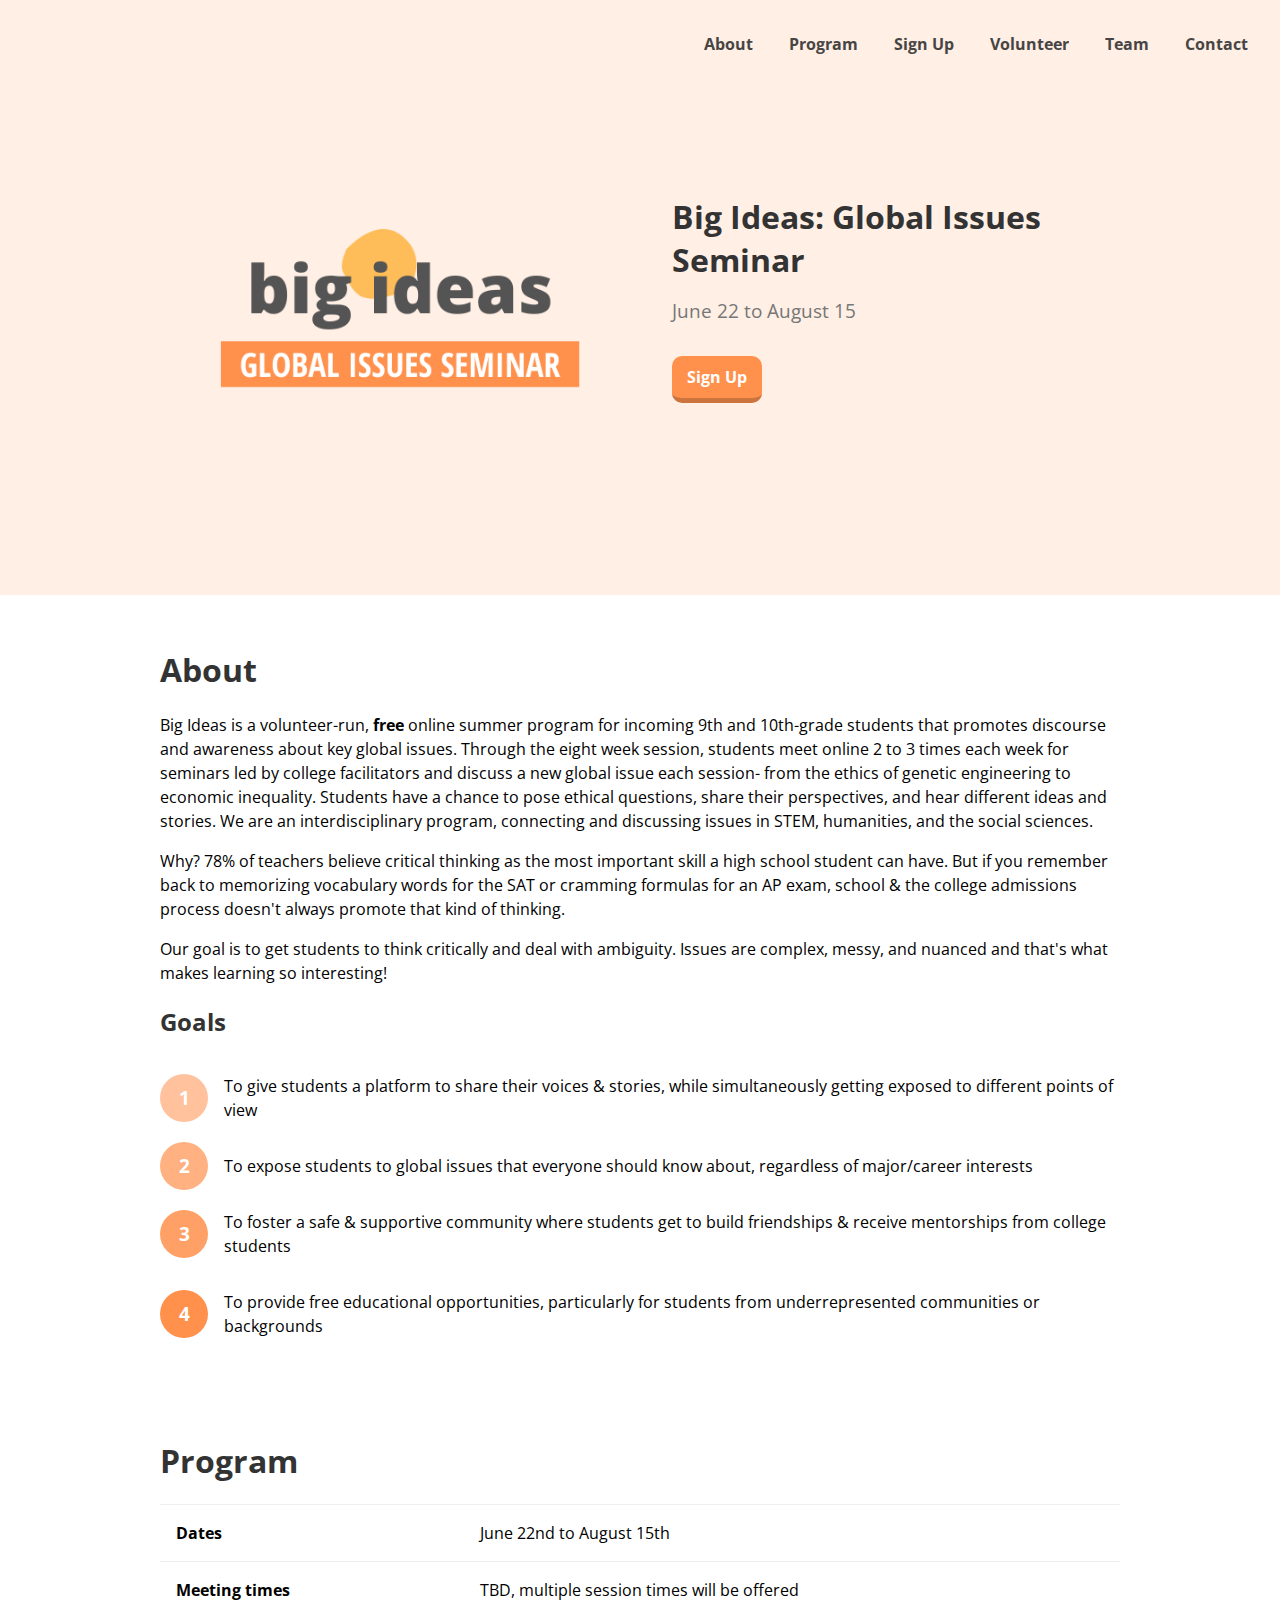
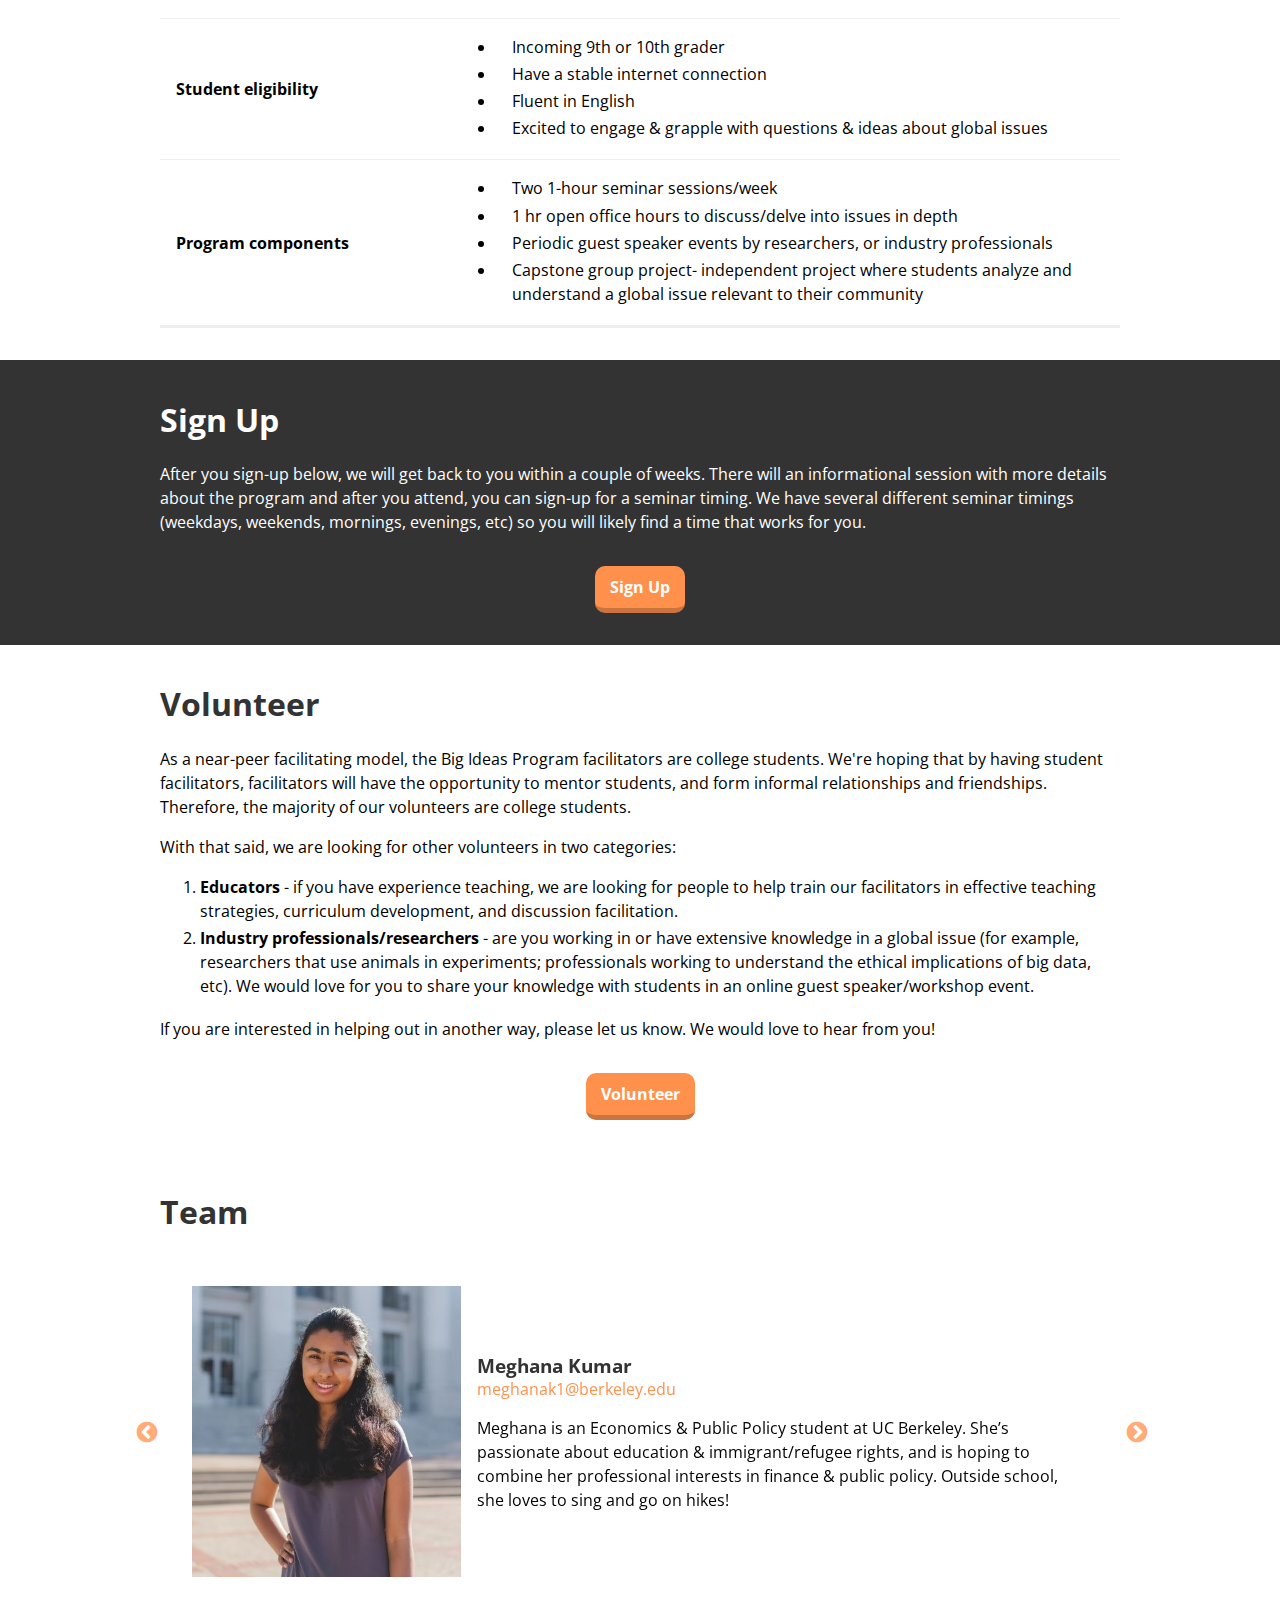
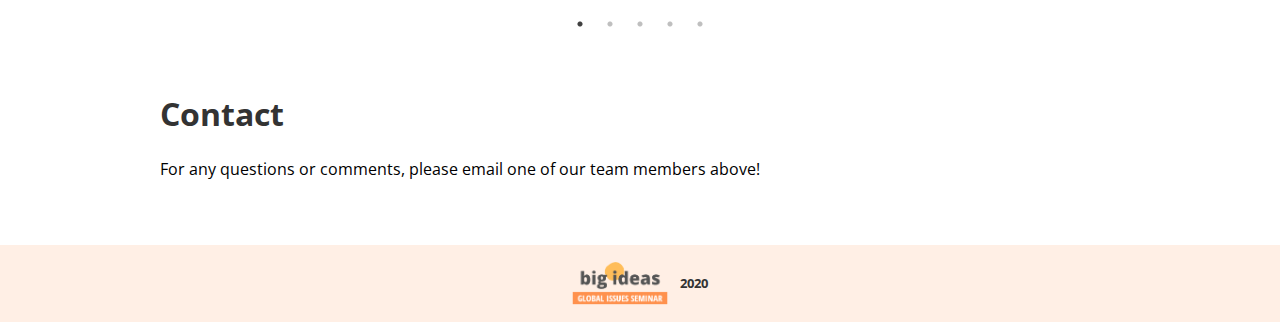
==== commit e95aedcb: "the rest of the sections, team changes" ====
--- a/index2.html
+++ b/index2.html
@@ -166,6 +166,7 @@
 				<img src="images/team/meghana.JPG" alt="Meghana Kumar">
 				<div class="bio">
 					<h3>Meghana Kumar</h3>
+					<h4><a href="mailto:meghanak1@berkeley.edu">meghanak1@berkeley.edu</a></h4>
 				<p>Meghana is an Economics & Public Policy student at UC Berkeley. She’s passionate about education & immigrant/refugee rights, and is hoping to combine her professional interests in finance & public policy. Outside school, she loves to sing and go on hikes!</p>
 			</div>
 			</div>
@@ -175,6 +176,7 @@
 				<img src="images/team/ryan.png" alt="Ryan Chen">
 				<div class="bio">
 					<h3>Ryan Chen</h3>
+					<h4><a href="mailto:ryanxchen@berkeley.edu">ryanxchen@berkeley.edu</a></h4>
 				<p>Ryan is a Molecular Cell Biology student at UC Berkeley. He is a foodie and loves experimenting with new recipes. He is passionate on issues of healthcare and equal representation.</p>
 				</div>
 			</div>
@@ -184,6 +186,7 @@
 				<img src="images/team/kristin.jpg" alt="Ryan Chen">
 				<div class="bio">
 					<h3>Kristin Lee</h3>
+					<h4><a href="mailto:klee2@scu.edu">klee2@scu.edu</a></h4>
 				<p>Kristin is an Accounting & Information Systems major and Economics minor at Santa Clara University. She is passionate about contributing to communities that promote roles for women and other diverse groups within industries that combine business and technology. In her spare time, she enjoys taking film photos and scrapbooking them.</p>
 				</div>
 			</div>
@@ -193,6 +196,7 @@
 				<img src="images/team/shannon.png" alt="Shannon Ding">
 				<div class="bio">
 					<h3>Shannon Ding</h3>
+					<h4><a href="mailto:sding2@andrew.cmu.edu">sding2@andrew.cmu.edu</a></h4>
 				<p>Shannon is a Computer Science major at Carnegie Mellon University. She is interested in disaster management and how technology can be used in humanitarian relief. Her hobbies include playing music and doing lighting design for theater!</p>
 				</div>
 			</div>
@@ -202,6 +206,7 @@
 				<img src="images/team/shannon.png" alt="Shannon Ding">
 				<div class="bio">
 					<h3>Celine Ertekin</h3>
+					<h4><a href="mailto:certekin@ucsc.edu">certekin@ucsc.edu</a></h4>
 				<p>Shannon is a Computer Science major at Carnegie Mellon University. She is interested in disaster management and how technology can be used in humanitarian relief. Her hobbies include playing music and doing lighting design for theater!</p>
 				</div>
 			</div>
@@ -213,7 +218,7 @@
 <div class="container-out" id="contact">
 <div class="container">
 	<h1>Contact</h1>
-	<p>Lorem ipsum dolor sit amet, consectetur adipisicing elit, sed do eiusmod tempor incididunt ut labore et dolore magna aliqua. Ut enim ad minim veniam, quis nostrud exercitation ullamco laboris nisi ut aliquip ex ea commodo consequat. </p>
+	<p>For any questions or comments, please email one of our team members above!</p>
 </div>
 </div>
 
--- a/style2.css
+++ b/style2.css
@@ -17,7 +17,9 @@
 h1, h2, h3 {
 	color:#333;
 }
-
+a {
+	color:#ff914d;
+}
 p, li {
 	line-height:1.5em;
 }
@@ -236,6 +238,16 @@
 	width:70%;
 	padding-left:1rem;
 }
+.person .bio h3 {
+	margin-bottom:0;
+}
+.person .bio h4 {
+	margin:0;
+}
+.person .bio h4 a {
+	font-weight:normal;
+	text-decoration: none;
+}
 
 
 .slick-next:before, .slick-prev:before {
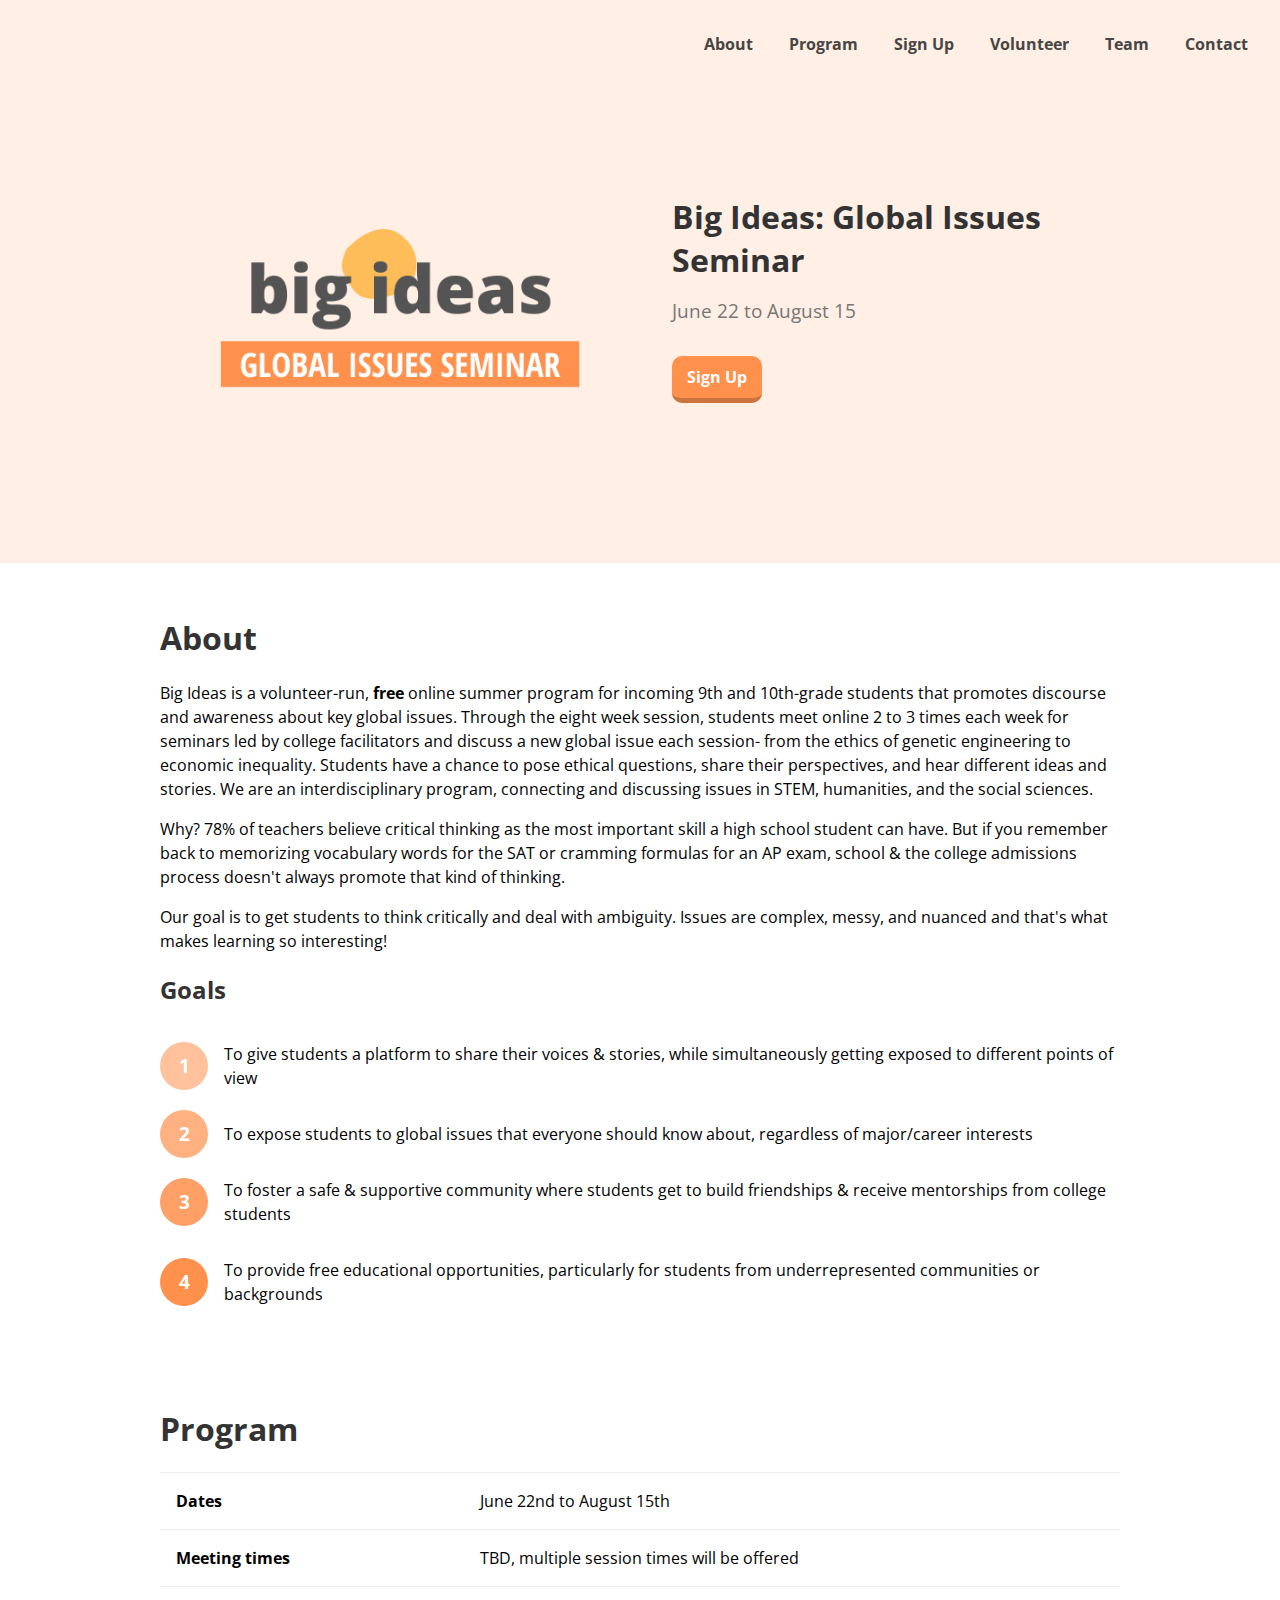
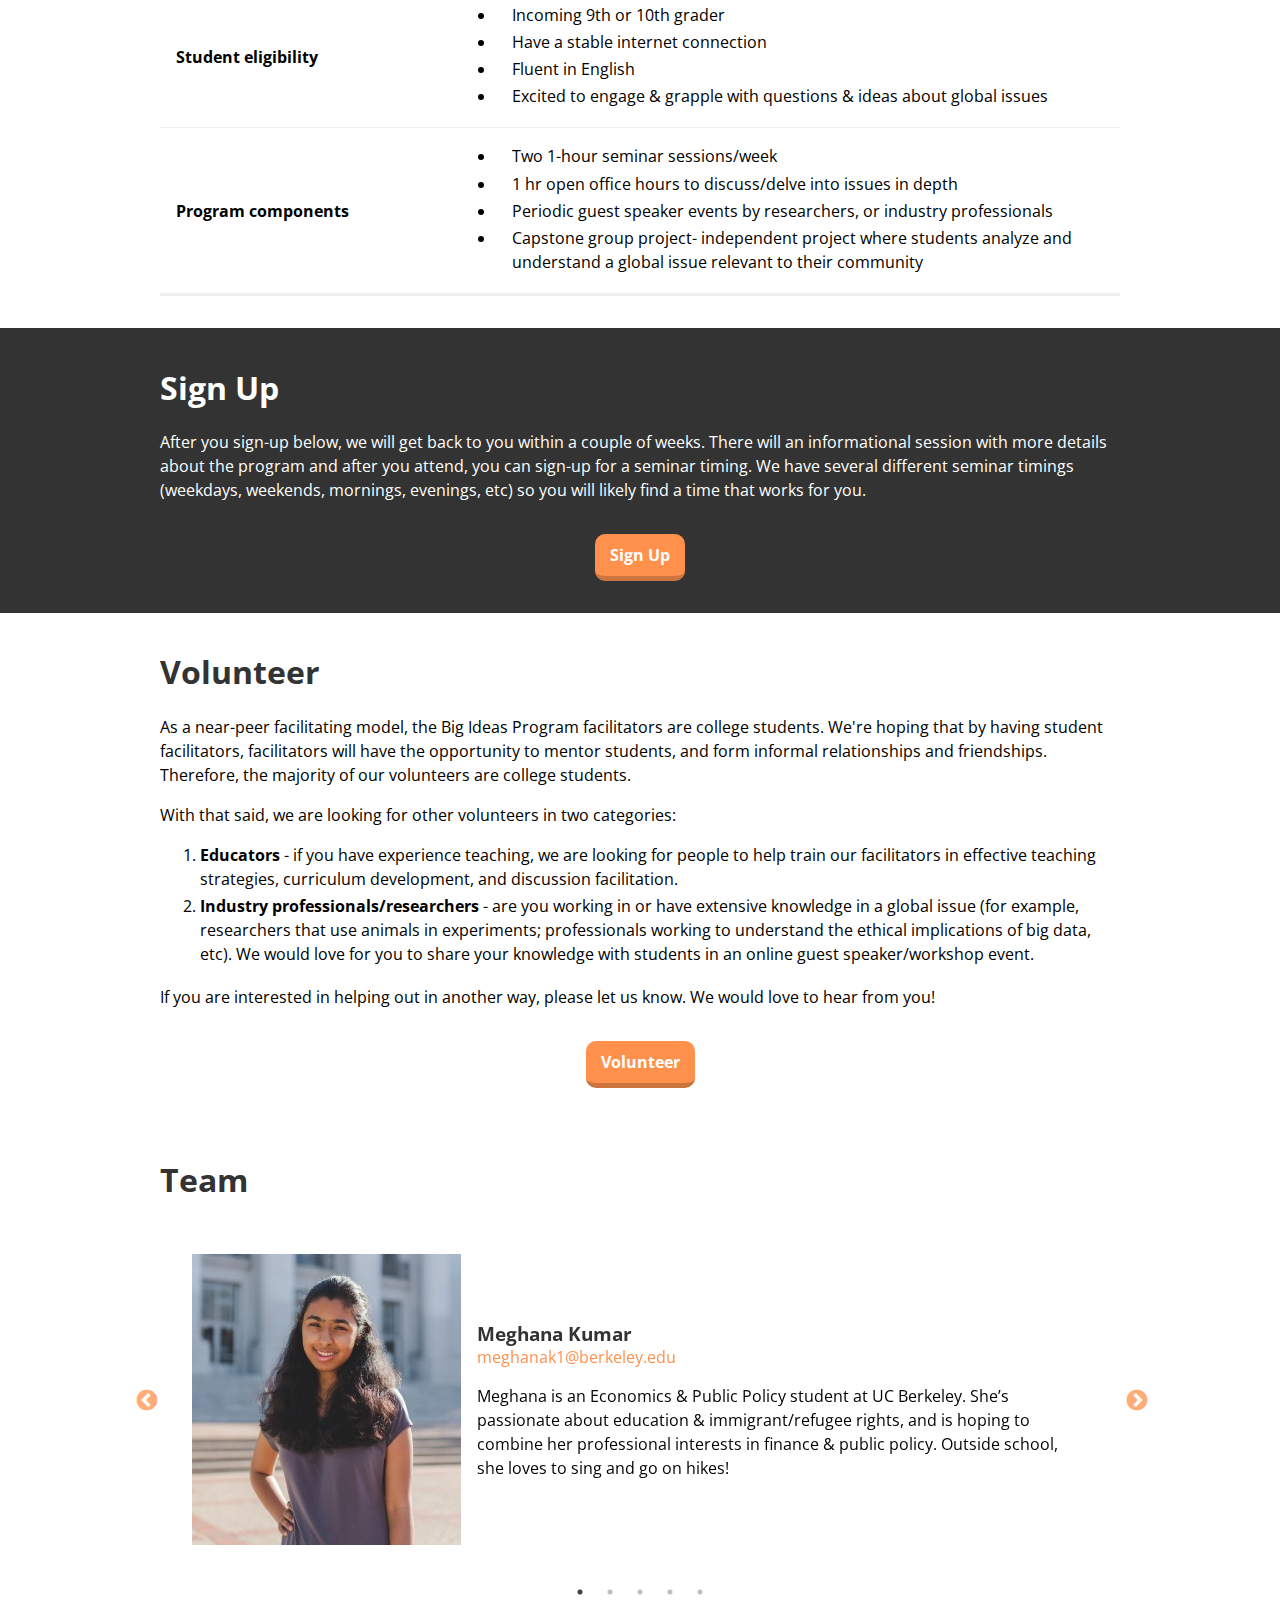
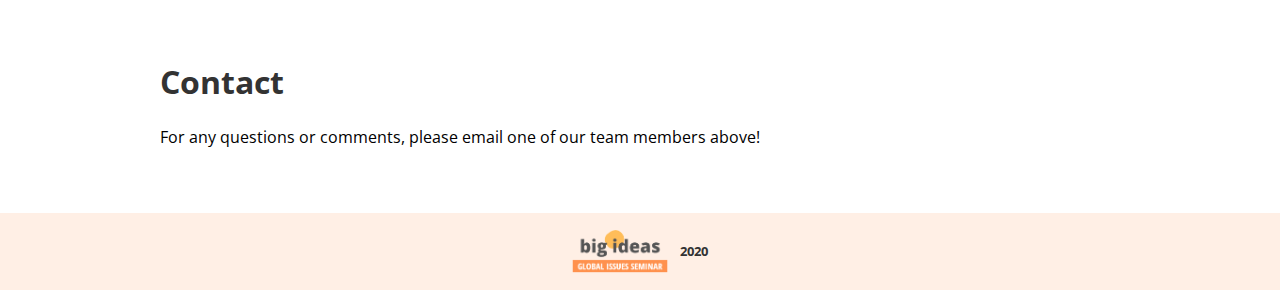
==== commit 134515d3: "mobile nav done supposedly" ====
--- a/index2.html
+++ b/index2.html
@@ -14,7 +14,8 @@
 				
 </head>
 <body>
-	<nav>
+	<img src="images/utility/ice-cream-menu.svg" id="mobile-menu">
+	<nav id="nav">
 		<ul>
 			<li class="nav-item active"><a href="#about">About</a></li>
 			<li class="nav-item"><a href="#program">Program</a></li>
@@ -233,5 +234,6 @@
   crossorigin="anonymous"></script>
 <script type="text/javascript" src="scripts/slick-1.8.1/slick/slick.min.js"></script>
 <script src="scripts/slide-it.js"></script>
+<script src="scripts/nav.js"></script>
 </body>
 </html>--- a/style2.css
+++ b/style2.css
@@ -9,6 +9,7 @@
 * {
 	box-sizing: border-box;
 }
+
 body {
 	margin:0;
 	font-family: 'Open Sans', sans-serif;
@@ -26,6 +27,42 @@
 li {
 	padding-bottom:0.2em;
 }
+
+
+#mobile-menu {
+	display: none;
+	z-index:999;
+}
+.mobile-nav {
+	z-index:998;
+	display: block;
+	position:absolute;
+	width:fit-content;
+	margin:1rem 0 1rem 4rem;
+	background:transparent;
+}
+.mobile-nav > ul {
+	background:white;
+	box-shadow:0 0 5px gray;
+	border-radius:1rem;
+	padding:0.5rem 0;
+	display: flex;
+	flex-direction: column;
+	width:fit-content;
+}
+	.mobile-nav .nav-item {
+		display: inline-block;
+		text-align:center;
+		padding:0;
+	}
+	.mobile-nav .nav-item a {
+		display: block;
+		padding:0.25rem 1rem;
+		border:none;
+	}
+	.mobile-nav .nav-item a:hover {
+		border:none;
+	}
 
 nav {
 	width:100%;
@@ -66,10 +103,14 @@
 }
 #land .container {
 	display:flex;
+	align-items: center;
 }
 	#land .land-image-box {
 		display: flex;
 		align-items: center;
+		width:50%;
+		padding-top:1rem;
+		padding-bottom:2rem;
 	}
 	.land-image-box .land-image-slide {
 		width:100%;
@@ -80,15 +121,13 @@
 		max-width:100%;
 		border-radius:50%;
 	}
-	#land .container > div {
-		width:50%;
-		padding-top:1rem;
-		padding-bottom:4rem;
-	}
 	#land .land-text-box {
 		padding-left:2rem;
 		display: flex;
 		align-items:center;
+		width:50%;
+		padding-top:1rem;
+		padding-bottom:2rem;
 	}
 	#land h1 {
 		font-weight: bold;
@@ -255,6 +294,9 @@
 	font-size:24px;
 }
 
+
+
+
 @media all and (max-width: 1280px) { 
 
 	
@@ -284,16 +326,47 @@
 	.container {
 		margin:0 2.5rem;
 	}
+
 	.table {
 		min-width:500px;
 	}
 	.table-scroll {
 		overflow-x:auto;
 	}
+
+	#mobile-menu {
+		display: initial;
+		position: absolute;
+		left:1rem;
+		top:1rem;
+		height:2rem;
+	}
+
+	nav {
+		display: none;
+	}
+
 	#land .container > div {
-		padding-top:0;
+		padding-top:3rem;
 		padding-bottom:2rem;
 	}
+	#land .land-image-box {
+		width:40%;
+	}
+	#land .land-text-box {
+		width:60%;
+	}
+	#land h1 {
+		font-size:1.5em;
+	}
+	#land h2 {
+		margin-top:0.2em;
+	}
+	#land .button {
+		margin:0;
+	}
+
+
 
 	.slick-next:before, .slick-prev:before {
 		font-size:48px;
@@ -324,4 +397,11 @@
 		padding:0;
 		width:100%;
 	}
+
+	#land .land-text-box {
+		padding-left:1rem;
+	}
+	#land .land-text-box h3 {
+		font-size:1em;
+	}
 }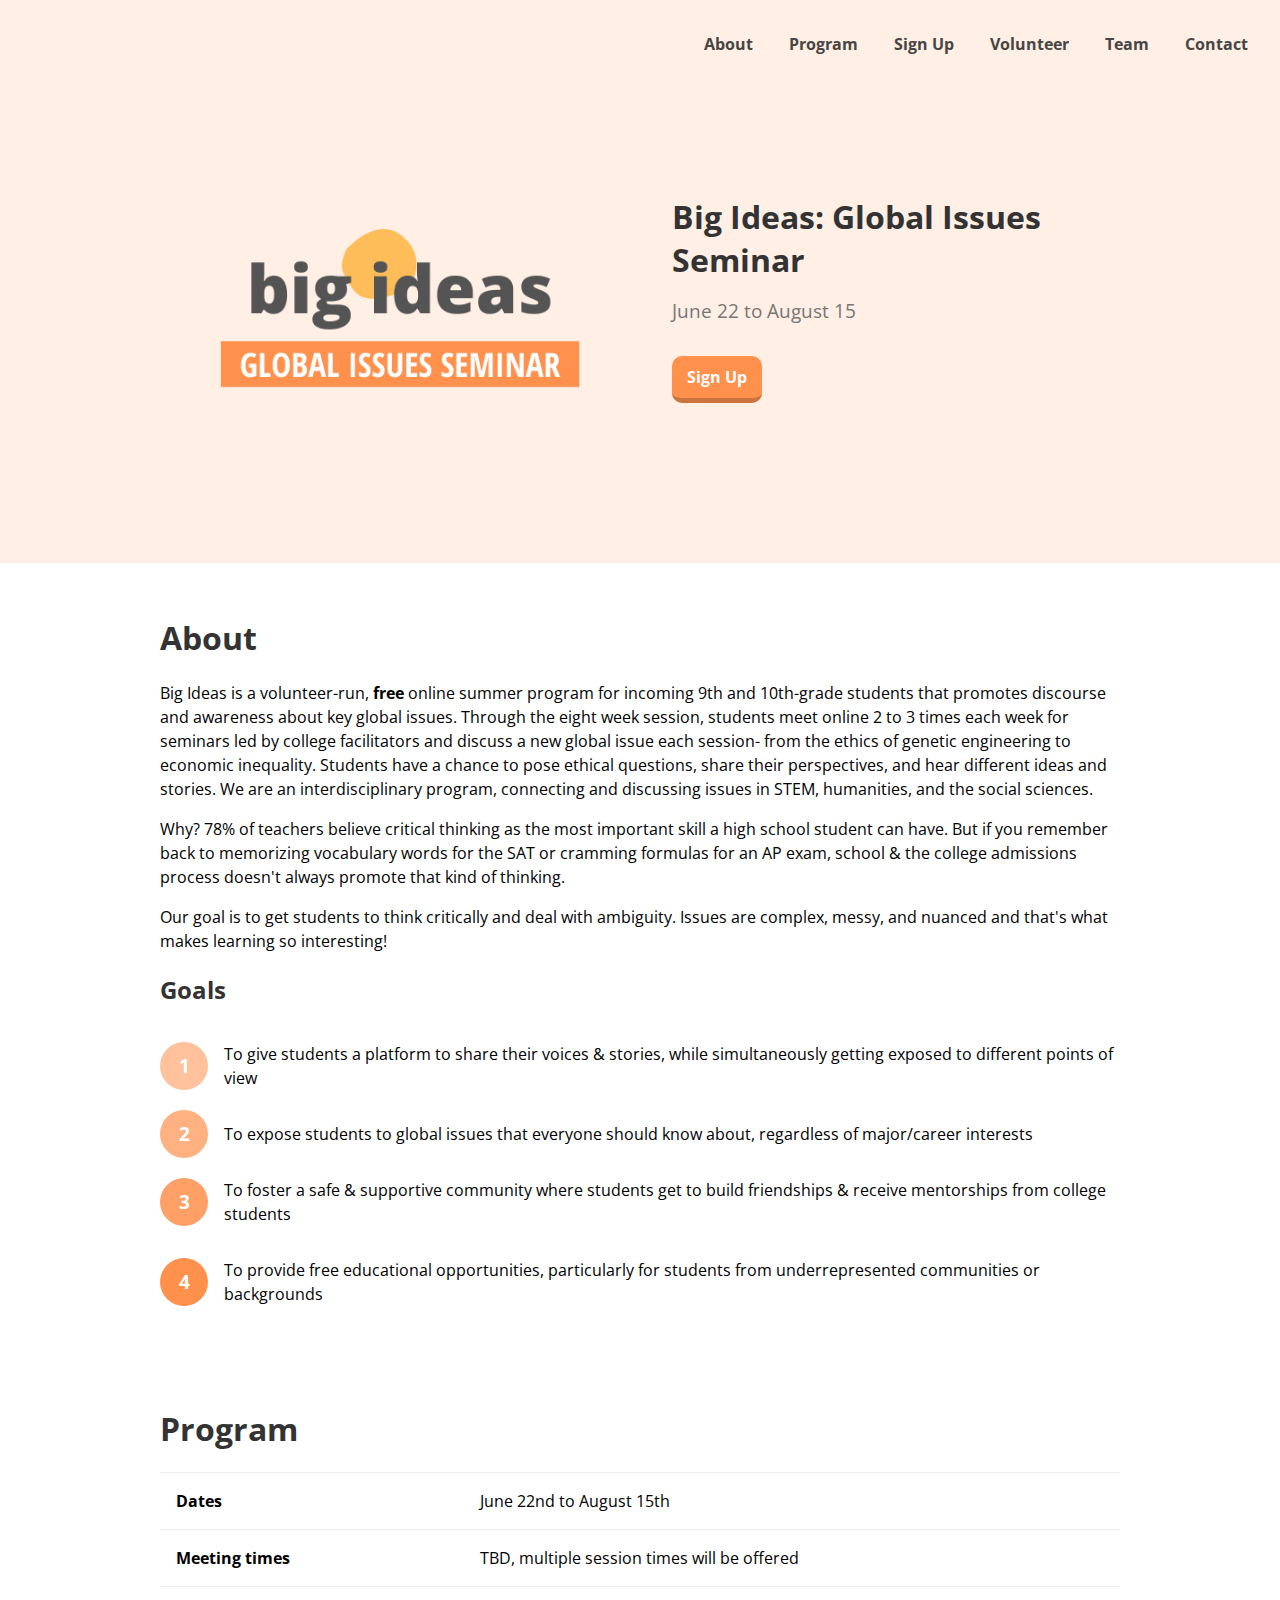
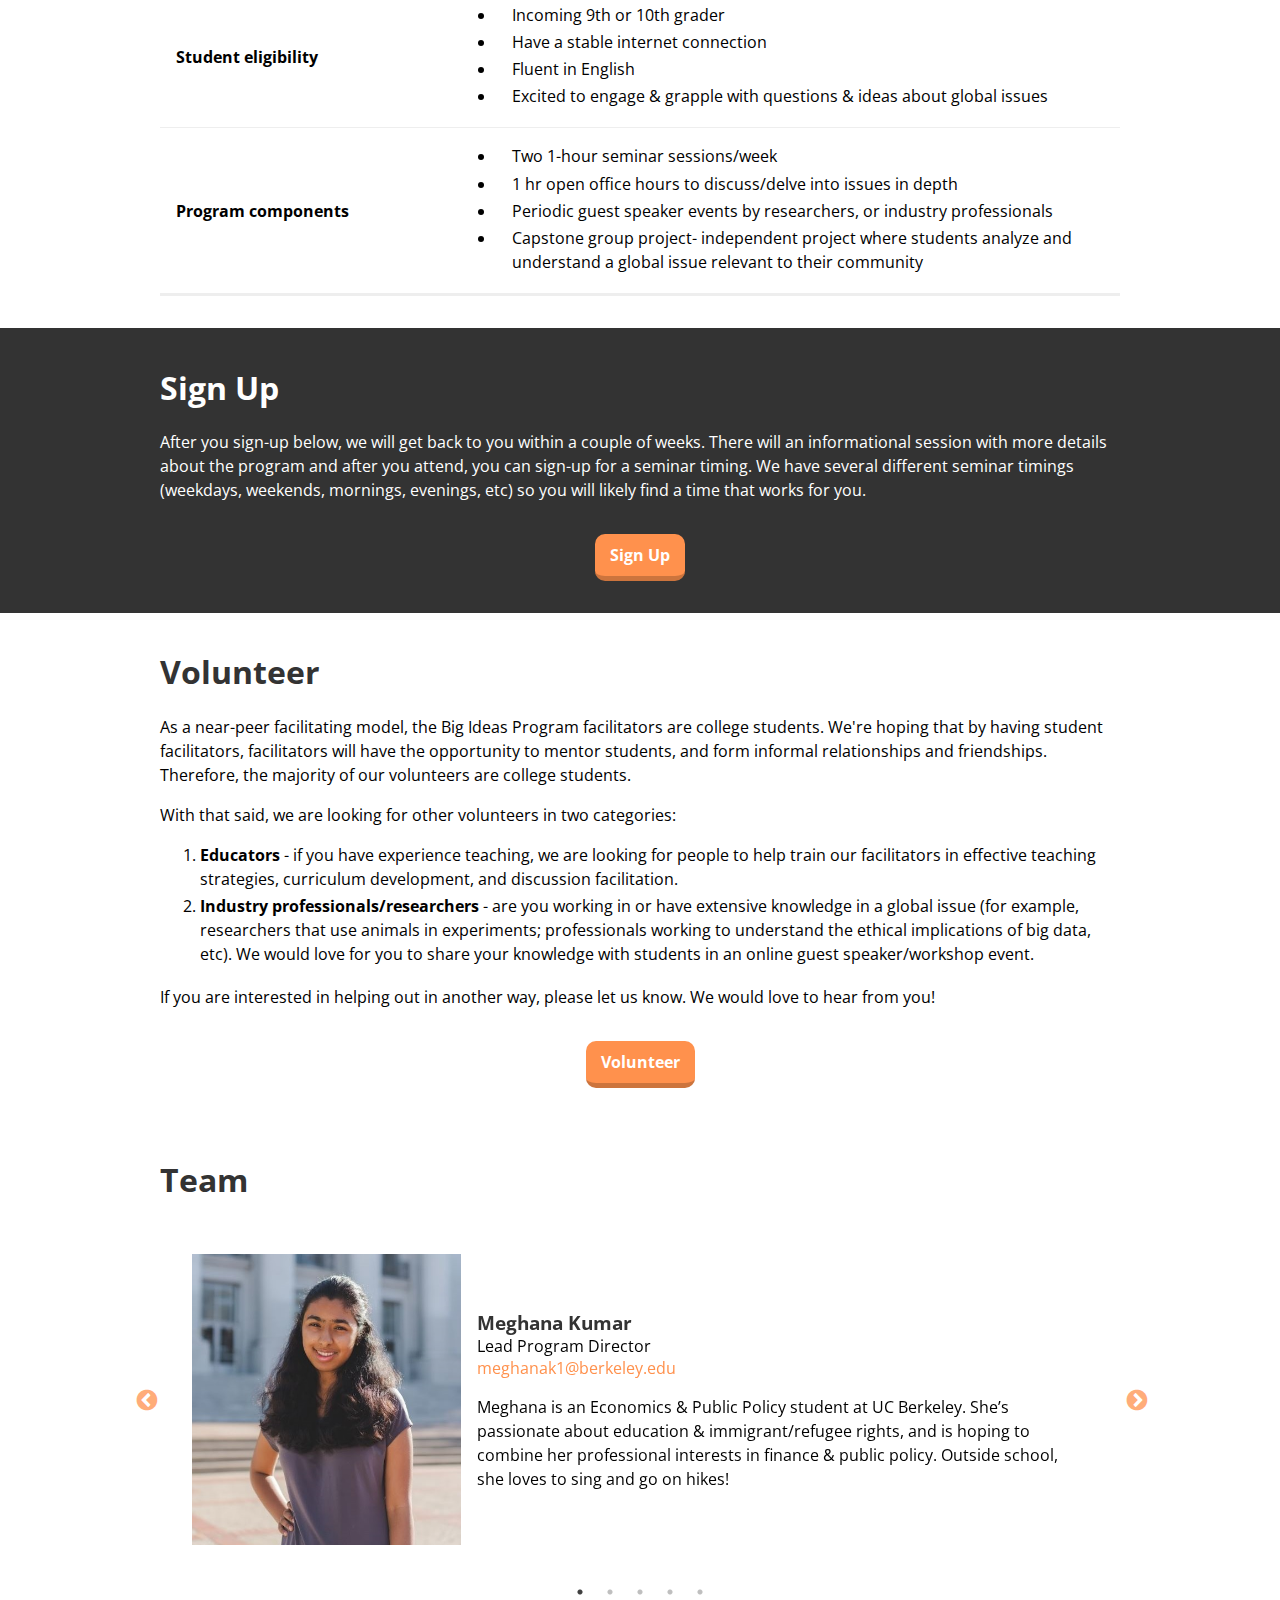
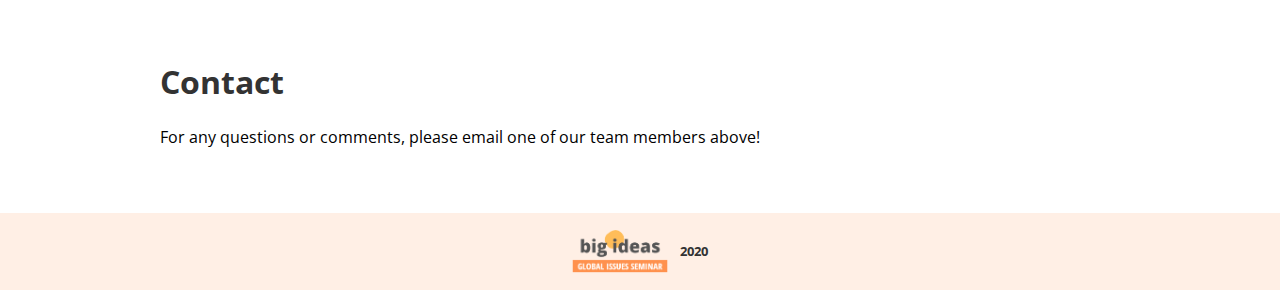
==== commit 3818ed0d: "team updated" ====
--- a/index2.html
+++ b/index2.html
@@ -167,6 +167,7 @@
 				<img src="images/team/meghana.JPG" alt="Meghana Kumar">
 				<div class="bio">
 					<h3>Meghana Kumar</h3>
+					<h4>Lead Program Director</h4>
 					<h4><a href="mailto:meghanak1@berkeley.edu">meghanak1@berkeley.edu</a></h4>
 				<p>Meghana is an Economics & Public Policy student at UC Berkeley. She’s passionate about education & immigrant/refugee rights, and is hoping to combine her professional interests in finance & public policy. Outside school, she loves to sing and go on hikes!</p>
 			</div>
@@ -174,9 +175,21 @@
 		</div>
 		<div>
 			<div class="person">
+				<img src="logos/big-ideas-md-sq.png" alt="Celine Ertekin">
+				<div class="bio">
+					<h3>Celine Ertekin</h3>
+					<h4>Logistics & Communication Director</h4>
+					<h4><a href="mailto:certekin@ucsc.edu">certekin@ucsc.edu</a></h4>
+				<p>Celine is a Neuroscience major at UC Santa Cruz.</p>
+				</div>
+			</div>
+		</div>
+		<div>
+			<div class="person">
 				<img src="images/team/ryan.png" alt="Ryan Chen">
 				<div class="bio">
 					<h3>Ryan Chen</h3>
+					<h4>Outreach Director</h4>
 					<h4><a href="mailto:ryanxchen@berkeley.edu">ryanxchen@berkeley.edu</a></h4>
 				<p>Ryan is a Molecular Cell Biology student at UC Berkeley. He is a foodie and loves experimenting with new recipes. He is passionate on issues of healthcare and equal representation.</p>
 				</div>
@@ -187,6 +200,7 @@
 				<img src="images/team/kristin.jpg" alt="Ryan Chen">
 				<div class="bio">
 					<h3>Kristin Lee</h3>
+					<h4>Curriculum Director</h4>
 					<h4><a href="mailto:klee2@scu.edu">klee2@scu.edu</a></h4>
 				<p>Kristin is an Accounting & Information Systems major and Economics minor at Santa Clara University. She is passionate about contributing to communities that promote roles for women and other diverse groups within industries that combine business and technology. In her spare time, she enjoys taking film photos and scrapbooking them.</p>
 				</div>
@@ -197,21 +211,13 @@
 				<img src="images/team/shannon.png" alt="Shannon Ding">
 				<div class="bio">
 					<h3>Shannon Ding</h3>
+					<h4>Web Development Director</h4>
 					<h4><a href="mailto:sding2@andrew.cmu.edu">sding2@andrew.cmu.edu</a></h4>
-				<p>Shannon is a Computer Science major at Carnegie Mellon University. She is interested in disaster management and how technology can be used in humanitarian relief. Her hobbies include playing music and doing lighting design for theater!</p>
-				</div>
-			</div>
-		</div>
-		<div>
-			<div class="person">
-				<img src="images/team/shannon.png" alt="Shannon Ding">
-				<div class="bio">
-					<h3>Celine Ertekin</h3>
-					<h4><a href="mailto:certekin@ucsc.edu">certekin@ucsc.edu</a></h4>
-				<p>Shannon is a Computer Science major at Carnegie Mellon University. She is interested in disaster management and how technology can be used in humanitarian relief. Her hobbies include playing music and doing lighting design for theater!</p>
-				</div>
-			</div>
-		</div>
+				<p>Shannon is a Computer Science major at Carnegie Mellon University. She is interested in disaster management and how technology can be used in humanitarian relief. Her hobbies include playing music and doing lighting design for theater.</p>
+				</div>
+			</div>
+		</div>
+		
 	</div>
 </div>
 </div>
--- a/style2.css
+++ b/style2.css
@@ -282,9 +282,9 @@
 }
 .person .bio h4 {
 	margin:0;
+	font-weight:normal;
 }
 .person .bio h4 a {
-	font-weight:normal;
 	text-decoration: none;
 }
 
